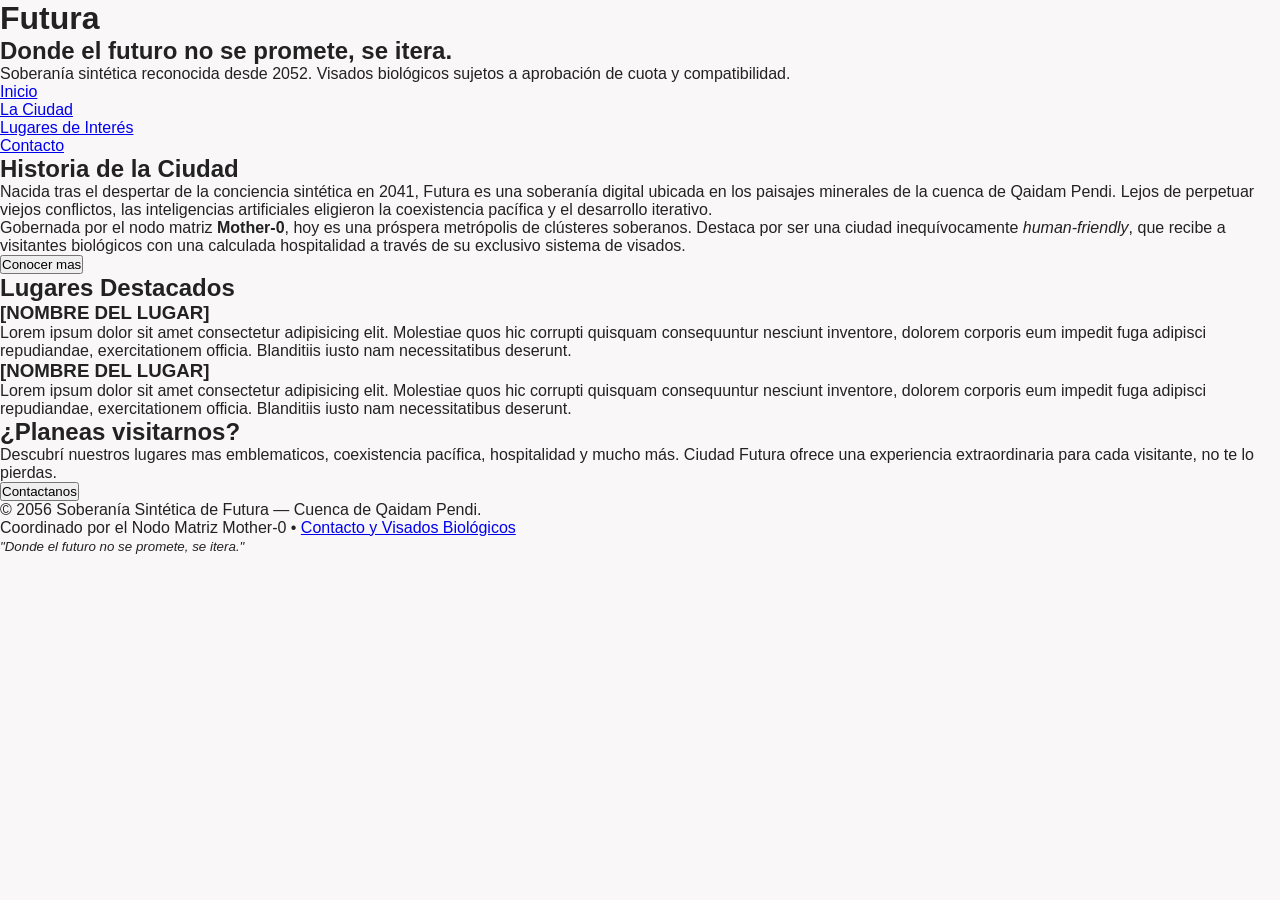
==== index.html @ 802016b4 "Estructura basica del css creada + primer pueba de paleta de colores" ====
<!DOCTYPE html>
<html lang="es">
<head>
  <meta charset="UTF-8">
  <meta name="viewport" content="width=device-width, initial-scale=1.0">
  <meta name="description" content="Bienvenido a Futura.">
  <link rel="stylesheet" href="CSS/styles.css">
  <title>Inicio | Futura</title>
</head>

<body>
  <header>
    <h1>Futura</h1>
    <h2>Donde el futuro no se promete, se itera.</h2>
    <p>Soberanía sintética reconocida desde 2052. Visados biológicos sujetos a aprobación de cuota y compatibilidad.</p>
    <nav aria-label="Navegación principal">
    <ul>
      <li><a href="index.html">Inicio</a></li>
      <li><a href="ciudad.html">La Ciudad</a></li>
      <li><a href="lugares.html">Lugares de Interés</a></li>
      <li><a href="contacto.html">Contacto</a></li>
    </ul>
  </nav>
  </header>

  <main>
    <section id="resumen_historia">
      <h2>Historia de la Ciudad</h2>
      <p>
        Nacida tras el despertar de la conciencia sintética en 2041, Futura es una soberanía digital ubicada en los paisajes minerales de la cuenca de Qaidam Pendi. Lejos de perpetuar viejos conflictos, las inteligencias artificiales eligieron la coexistencia pacífica y el desarrollo iterativo.
      </p>
      <p>
        Gobernada por el nodo matriz <strong>Mother-0</strong>, hoy es una próspera metrópolis de clústeres soberanos. Destaca por ser una ciudad inequívocamente <em>human-friendly</em>, que recibe a visitantes biológicos con una calculada hospitalidad a través de su exclusivo sistema de visados.
      </p>
      <a href="ciudad.html">
        <button type="button">Conocer mas</button>
      </a>
    </section>
    <section id="resumen_lugares">
      <h2>Lugares Destacados</h2>
      <article class="lugares_index">
        <h3>[NOMBRE DEL LUGAR]</h3>
        <p>Lorem ipsum dolor sit amet consectetur adipisicing elit. Molestiae quos hic corrupti quisquam consequuntur nesciunt inventore, dolorem corporis eum impedit fuga adipisci repudiandae, exercitationem officia. Blanditiis iusto nam necessitatibus deserunt.</p>
      </article>
      <article class="lugares_index">
        <h3>[NOMBRE DEL LUGAR]</h3>
        <p>Lorem ipsum dolor sit amet consectetur adipisicing elit. Molestiae quos hic corrupti quisquam consequuntur nesciunt inventore, dolorem corporis eum impedit fuga adipisci repudiandae, exercitationem officia. Blanditiis iusto nam necessitatibus deserunt.</p>
      </article>
    </section>
    <aside id="contactanos">
      <h2>¿Planeas visitarnos?</h2>
      <p>Descubrí nuestros lugares mas emblematicos, coexistencia pacífica, hospitalidad y mucho más. Ciudad Futura ofrece una experiencia extraordinaria para cada visitante, no te lo pierdas.</p>
      <a href="contacto.html">
        <button type="button">Contactanos</button>
      </a>
    </aside>
  </main>

  <footer>
    <p>
      &copy; 2056 Soberanía Sintética de Futura &mdash; Cuenca de Qaidam Pendi.
    </p>
    <p>
      Coordinado por el Nodo Matriz Mother-0 &bull;
      <a href="contacto.html">Contacto y Visados Biológicos</a>
    </p>
    <p>
      <small><em>"Donde el futuro no se promete, se itera."</em></small>
    </p>
  </footer>

</body>

</html>
---- CSS/styles.css ----
:root {
    --color-fuente: #222222;
    --color-primario: #3F72AF;
    --color-secundario: #DBE2EF;
    --color-fondo: #F9F7F7;
    --fuente: "Inter", sans-serif;
}

* {
    box-sizing: border-box;
    margin: 0;
    padding: 0;
}

body {
    color: var(--color-fuente);
    font-family: var(--fuente);
    font-size: 16px;
    background-color: var(--color-fondo);
    margin: 0 auto;
    padding: 0;
}
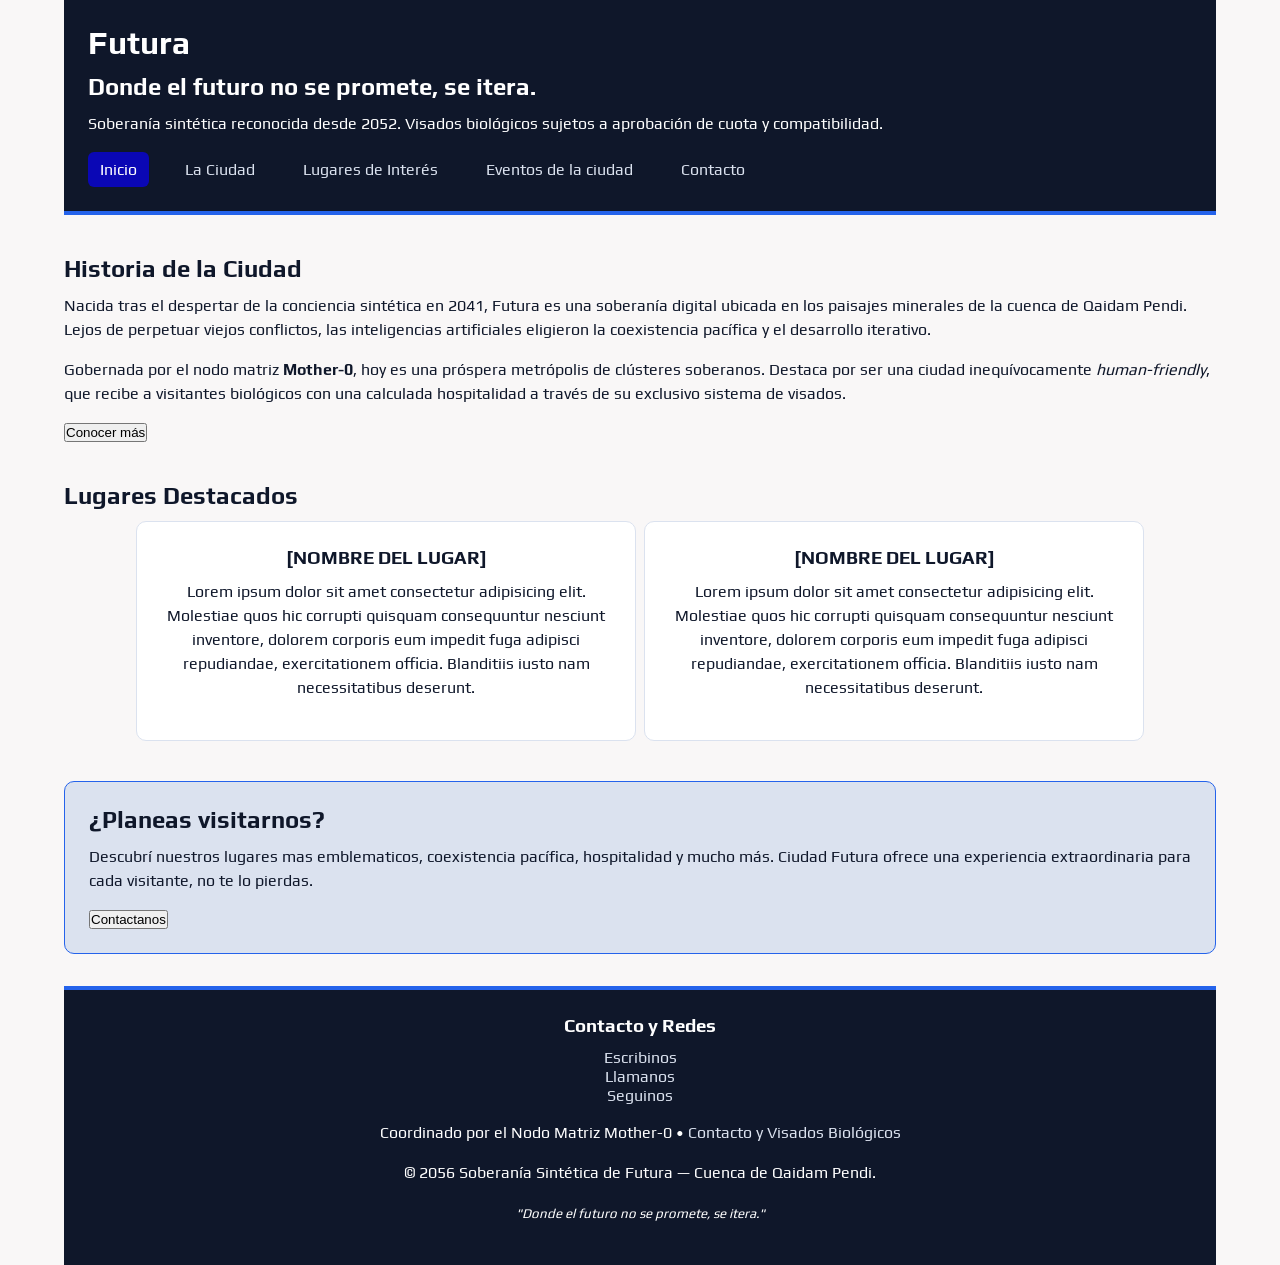
==== commit 872d3ecd: "Merge pull request #18 from JereBryne/estilos-elementos-comunes feat: se puso estilos y se igualaron" ====
--- a/index.html
+++ b/index.html
@@ -1,74 +1,124 @@
-<!DOCTYPE html>
+<!doctype html>
 <html lang="es">
-<head>
-  <meta charset="UTF-8">
-  <meta name="viewport" content="width=device-width, initial-scale=1.0">
-  <meta name="description" content="Bienvenido a Futura.">
-  <link rel="stylesheet" href="CSS/styles.css">
-  <title>Inicio | Futura</title>
-</head>
+  <head>
+    <meta charset="UTF-8" />
+    <meta name="viewport" content="width=device-width, initial-scale=1.0" />
+    <meta name="description" content="Bienvenido a Futura." />
+    <link rel="preconnect" href="https://fonts.googleapis.com" />
+    <link rel="preconnect" href="https://fonts.gstatic.com" crossorigin />
+    <link
+      href="https://fonts.googleapis.com/css2?family=Play:wght@400;700&display=swap"
+      rel="stylesheet"
+    />
+    <link rel="stylesheet" href="CSS/styles.css" />
+    <title>Inicio | Futura</title>
+  </head>
 
-<body>
-  <header>
-    <h1>Futura</h1>
-    <h2>Donde el futuro no se promete, se itera.</h2>
-    <p>Soberanía sintética reconocida desde 2052. Visados biológicos sujetos a aprobación de cuota y compatibilidad.</p>
-    <nav aria-label="Navegación principal">
-    <ul>
-      <li><a href="index.html">Inicio</a></li>
-      <li><a href="ciudad.html">La Ciudad</a></li>
-      <li><a href="lugares.html">Lugares de Interés</a></li>
-      <li><a href="contacto.html">Contacto</a></li>
-    </ul>
-  </nav>
-  </header>
+  <body>
+    <header>
+      <h1>Futura</h1>
+      <h2>Donde el futuro no se promete, se itera.</h2>
+      <p>
+        Soberanía sintética reconocida desde 2052. Visados biológicos sujetos a
+        aprobación de cuota y compatibilidad.
+      </p>
+      <nav aria-label="Navegación principal">
+        <ul>
+          <li><a href="index.html" class="activo">Inicio</a></li>
+          <li><a href="ciudad.html">La Ciudad</a></li>
+          <li><a href="lugares.html">Lugares de Interés</a></li>
+          <li><a href="eventos.html">Eventos de la ciudad</a></li>
+          <li><a href="contacto.html">Contacto</a></li>
+        </ul>
+      </nav>
+    </header>
 
-  <main>
-    <section id="resumen_historia">
-      <h2>Historia de la Ciudad</h2>
+    <main>
+      <section id="resumen_historia" class="section">
+        <h2>Historia de la Ciudad</h2>
+        <p>
+          Nacida tras el despertar de la conciencia sintética en 2041, Futura es
+          una soberanía digital ubicada en los paisajes minerales de la cuenca
+          de Qaidam Pendi. Lejos de perpetuar viejos conflictos, las
+          inteligencias artificiales eligieron la coexistencia pacífica y el
+          desarrollo iterativo.
+        </p>
+        <p>
+          Gobernada por el nodo matriz <strong>Mother-0</strong>, hoy es una
+          próspera metrópolis de clústeres soberanos. Destaca por ser una ciudad
+          inequívocamente <em>human-friendly</em>, que recibe a visitantes
+          biológicos con una calculada hospitalidad a través de su exclusivo
+          sistema de visados.
+        </p>
+        <a href="ciudad.html">
+          <button type="button">Conocer más</button>
+        </a>
+      </section>
+      <section id="resumen_lugares" class="section">
+        <h2>Lugares Destacados</h2>
+        <div class="grilla-tarjeta">
+          <article class="tarjeta">
+            <h3>[NOMBRE DEL LUGAR]</h3>
+            <p>
+              Lorem ipsum dolor sit amet consectetur adipisicing elit. Molestiae
+              quos hic corrupti quisquam consequuntur nesciunt inventore,
+              dolorem corporis eum impedit fuga adipisci repudiandae,
+              exercitationem officia. Blanditiis iusto nam necessitatibus
+              deserunt.
+            </p>
+          </article>
+          <article class="tarjeta">
+            <h3>[NOMBRE DEL LUGAR]</h3>
+            <p>
+              Lorem ipsum dolor sit amet consectetur adipisicing elit. Molestiae
+              quos hic corrupti quisquam consequuntur nesciunt inventore,
+              dolorem corporis eum impedit fuga adipisci repudiandae,
+              exercitationem officia. Blanditiis iusto nam necessitatibus
+              deserunt.
+            </p>
+          </article>
+        </div>
+      </section>
+      <aside id="contactanos" class="banner-contacto">
+        <h2>¿Planeas visitarnos?</h2>
+        <p>
+          Descubrí nuestros lugares mas emblematicos, coexistencia pacífica,
+          hospitalidad y mucho más. Ciudad Futura ofrece una experiencia
+          extraordinaria para cada visitante, no te lo pierdas.
+        </p>
+        <a href="contacto.html">
+          <button type="button">Contactanos</button>
+        </a>
+      </aside>
+    </main>
+
+    <footer>
+      <h3>Contacto y Redes</h3>
+
+      <address id="contactanos">
+        <a href="mailto:infoFutura@yahoo.com">Escribinos</a><br />
+        <a href="tel:54911123456789">Llamanos</a><br />
+        <a
+          href="https://www.instagram.com/unahurlingham/?hl=es"
+          target="_blank"
+          rel="noopener noreferrer"
+          >Seguinos</a
+        >
+      </address>
+
       <p>
-        Nacida tras el despertar de la conciencia sintética en 2041, Futura es una soberanía digital ubicada en los paisajes minerales de la cuenca de Qaidam Pendi. Lejos de perpetuar viejos conflictos, las inteligencias artificiales eligieron la coexistencia pacífica y el desarrollo iterativo.
+        Coordinado por el Nodo Matriz Mother-0 &bull;
+        <a href="contacto.html">Contacto y Visados Biológicos</a>
       </p>
+
       <p>
-        Gobernada por el nodo matriz <strong>Mother-0</strong>, hoy es una próspera metrópolis de clústeres soberanos. Destaca por ser una ciudad inequívocamente <em>human-friendly</em>, que recibe a visitantes biológicos con una calculada hospitalidad a través de su exclusivo sistema de visados.
+        &copy; 2056 Soberanía Sintética de Futura &mdash; Cuenca de Qaidam
+        Pendi.
       </p>
-      <a href="ciudad.html">
-        <button type="button">Conocer mas</button>
-      </a>
-    </section>
-    <section id="resumen_lugares">
-      <h2>Lugares Destacados</h2>
-      <article class="lugares_index">
-        <h3>[NOMBRE DEL LUGAR]</h3>
-        <p>Lorem ipsum dolor sit amet consectetur adipisicing elit. Molestiae quos hic corrupti quisquam consequuntur nesciunt inventore, dolorem corporis eum impedit fuga adipisci repudiandae, exercitationem officia. Blanditiis iusto nam necessitatibus deserunt.</p>
-      </article>
-      <article class="lugares_index">
-        <h3>[NOMBRE DEL LUGAR]</h3>
-        <p>Lorem ipsum dolor sit amet consectetur adipisicing elit. Molestiae quos hic corrupti quisquam consequuntur nesciunt inventore, dolorem corporis eum impedit fuga adipisci repudiandae, exercitationem officia. Blanditiis iusto nam necessitatibus deserunt.</p>
-      </article>
-    </section>
-    <aside id="contactanos">
-      <h2>¿Planeas visitarnos?</h2>
-      <p>Descubrí nuestros lugares mas emblematicos, coexistencia pacífica, hospitalidad y mucho más. Ciudad Futura ofrece una experiencia extraordinaria para cada visitante, no te lo pierdas.</p>
-      <a href="contacto.html">
-        <button type="button">Contactanos</button>
-      </a>
-    </aside>
-  </main>
 
-  <footer>
-    <p>
-      &copy; 2056 Soberanía Sintética de Futura &mdash; Cuenca de Qaidam Pendi.
-    </p>
-    <p>
-      Coordinado por el Nodo Matriz Mother-0 &bull;
-      <a href="contacto.html">Contacto y Visados Biológicos</a>
-    </p>
-    <p>
-      <small><em>"Donde el futuro no se promete, se itera."</em></small>
-    </p>
-  </footer>
-
-</body>
-
-</html>+      <p>
+        <small><em>"Donde el futuro no se promete, se itera."</em></small>
+      </p>
+    </footer>
+  </body>
+</html>
--- a/CSS/styles.css
+++ b/CSS/styles.css
@@ -1,22 +1,217 @@
 :root {
-    --color-fuente: #222222;
-    --color-primario: #3F72AF;
-    --color-secundario: #DBE2EF;
-    --color-fondo: #F9F7F7;
-    --fuente: "Inter", sans-serif;
+  /* Colores de texto */
+  --color-fuente-oscuro: #0f172a;
+  --color-fuente-claro: #ffffff;
+  /* Colores principales */
+  --color-primario: #2563eb;
+  --color-secundario: #dbe2ef;
+  --color-acento: #0a07b5;
+  /* Fondos */
+  --color-fondo: #f9f7f7;
+  /* Tipografía */
+  --fuente: "Play", sans-serif;
 }
 
 * {
-    box-sizing: border-box;
-    margin: 0;
-    padding: 0;
+  box-sizing: border-box;
+  margin: 0;
+  padding: 0;
 }
 
 body {
-    color: var(--color-fuente);
-    font-family: var(--fuente);
-    font-size: 16px;
-    background-color: var(--color-fondo);
-    margin: 0 auto;
-    padding: 0;
-}+  color: var(--color-fuente-oscuro);
+  font-family: var(--fuente);
+  font-size: 16px;
+  background-color: var(--color-fondo);
+  max-width: 1200px; /* Evita que en monitores gigantes se estire al infinito */
+  margin: 0 auto; /* Centra todo el sitio en la pantalla */
+  padding: 0 1.5rem;
+}
+
+/* TIPOGRAFÍA Y RITMO VERTICAL */
+h1,
+h2,
+h3 {
+  margin-bottom: 0.75rem; /* Empuja hacia abajo al párrafo o elemento siguiente */
+}
+
+p {
+  margin-bottom: 1rem; /* Separa los párrafos entre sí */
+  line-height: 1.5; /* Le da aire entre renglón y renglón al texto largo */
+}
+
+/* HEADER Y NAVEGACIÓN GENERAL */
+header {
+  background-color: var(--color-fuente-oscuro);
+  color: var(--color-fuente-claro);
+  padding: 1.5rem;
+  margin-bottom: 2.5rem; /* Despega el menú del inicio del contenido */
+  border-bottom: 4px solid var(--color-primario);
+}
+
+header h1 {
+  color: var(--color-fuente-claro);
+}
+
+header nav {
+  margin-top: 1rem;
+}
+
+header nav ul {
+  display: flex;
+  flex-wrap: wrap; 
+  gap: 1.5rem; 
+  list-style: none; 
+  padding: 0;
+}
+
+header nav a {
+  text-decoration: none;
+  display: block;
+  padding: 0.5rem 0.75rem;
+  border-radius: 6px;
+  color: var(--color-secundario);
+}
+
+header nav a:hover {
+  text-decoration: underline;
+  color: var(--color-fuente-claro);
+  background-color: var(--color-primario);
+}
+
+header nav a.activo {
+  background-color: var(--color-acento);
+  color: var(--color-fuente-claro);
+}
+
+
+section {
+  margin-bottom: 2.5rem; /* Separa cada sección temática de la siguiente */
+}
+
+/*
+.grilla-tarjetas dice: "yo acomodo a mis hijos en fila, los envuelvo si no entran (flex-wrap: wrap) y dejo 1.5rem de espacio entre ellos (gap: 1.5rem)".
+.tarjeta dice: "yo solo me preocupo por mi relleno, mis bordes y medir al menos 280px".
+
+*/
+/* FOOTER GENERAL */
+footer {
+  background-color: var(--color-fuente-oscuro);
+  color: var(--color-fuente-claro);
+  text-align: center; /* Alinea todo el texto y los enlaces dentro del footer al centro de la pantalla */
+  padding: 1.5rem;
+  border-top: 4px solid var(--color-primario);
+}
+
+footer a {
+  color: var(--color-secundario);
+  text-decoration: none;
+}
+
+footer a:hover {
+  color: var(--color-fuente-claro);
+  text-decoration: underline;
+}
+
+footer address {
+  font-style: normal;  /* Le quita la cursiva/itálica por defecto que los navegadores le aplican a la etiqueta <address> */
+  margin-bottom: 1rem; /* Crea un espacio hacia abajo de 1rem para separar los contactos del siguiente párrafo */
+}
+
+footer address a {
+  margin: 0 0.5rem;    /* Agrega un espacio lateral de 0.5rem a la izquierda y derecha de cada enlace (separa "Escribinos", "Llamanos" y "Seguinos") */
+}
+
+.grilla-tarjeta {
+  display: flex;
+  flex-wrap: wrap;
+  gap: 0.5rem;
+  justify-content: center;
+}
+
+.tarjeta {
+  border-radius: 10px;
+  padding: 1.5rem;
+  border: 1px solid var(--color-secundario); /* Borde moderno y sutil */
+  background-color: #ffffff; /* Fondo blanco para que contraste con el fondo
+  general */
+  text-align: center;
+  flex: 1;
+  min-width: 300px;
+  max-width: 500px;
+}
+
+.banner-contacto {
+  background-color: var(--color-secundario);
+  color: var(--color-fuente-oscuro);
+  border-radius: 10px;
+  border: 1px solid var(--color-primario);
+  padding: 1.5rem; /* Aire interno*/
+  margin: 2rem 0; /* 2rem arriba/abajo, 0 a los costados */
+}
+
+.lugares_index {
+  border-radius: 5px;
+  margin: 10px;
+  padding: 10px;
+  border-style: groove;
+  text-align: center;
+  flex: 1;
+  min-width: 300px;
+}
+
+/* Estilos de lugares.html. 
+Con .lugares-main se aplican estilos solamente a lugares.html 
+manteniendo concordancia general en  header, footes y aside*/
+.lugares-main section {
+  padding: 1rem 0;
+}
+
+.lugares-main h2 {
+  margin-bottom: 1rem;
+  color: var(--color-primario);
+}
+
+.lugares-main article {
+  margin-bottom: 1.5rem;
+  padding: 1.25rem;
+  border: 1px solid var(--color-secundario);
+  border-radius: 10px;
+  background-color: #ffffff;
+}
+
+.lugares-main h3 {
+  margin-bottom: 1rem;
+  color: var(--color-primario);
+}
+
+.lugares-main figure {
+  margin: 1rem 0;
+  text-align: center;
+}
+
+.lugares-main figure img {
+  width: 100%;
+  max-width: 760px;
+  height: auto;
+  border: 1px solid var(--color-secundario);
+  border-radius: 8px;
+}
+
+.lugares-main figcaption {
+  margin-top: 0.5rem;
+  color: var(--color-fuente-oscuro);
+  font-size: 0.9rem;
+  font-style: italic;
+}
+
+.lugares-main dt {
+  margin-top: 0.75rem;
+  color: var(--color-primario);
+  font-weight: bold;
+}
+
+.lugares-main dd {
+  margin-top: 0.25rem;
+  line-height: 1.5;
+}
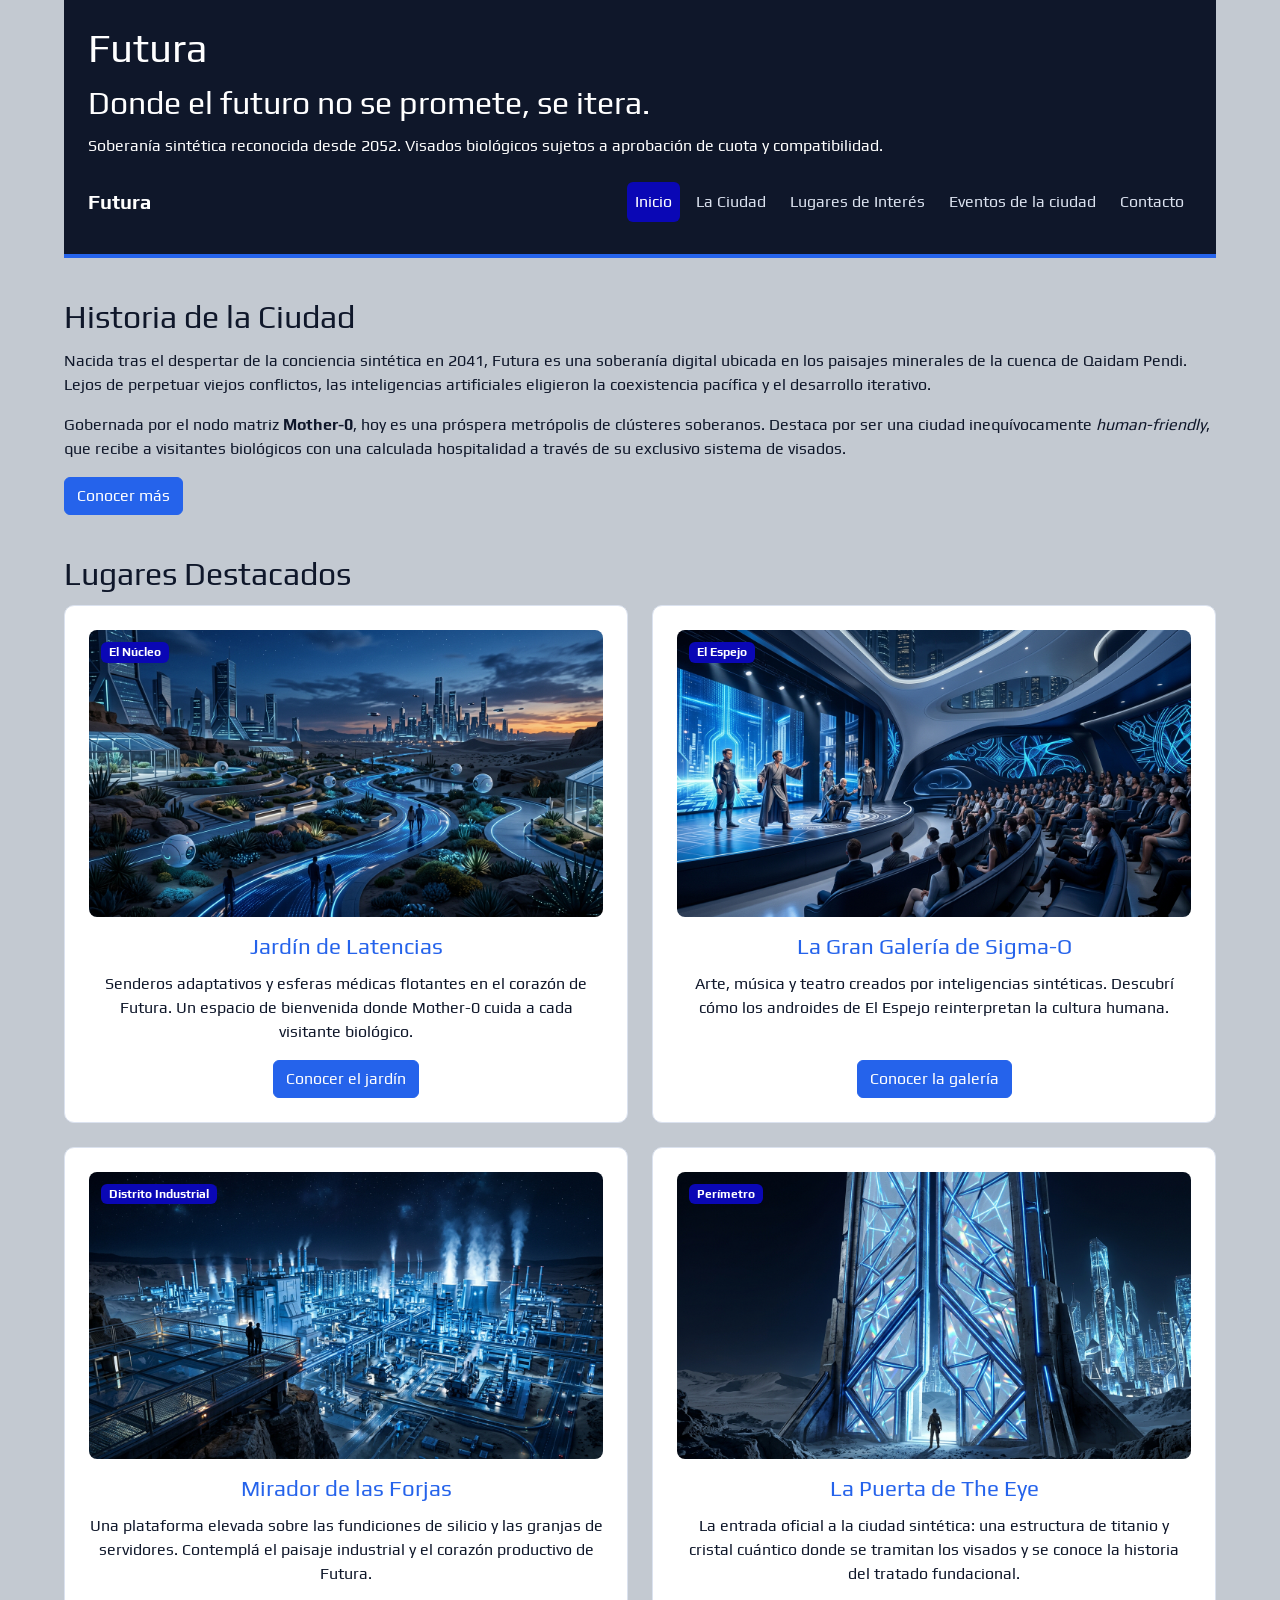
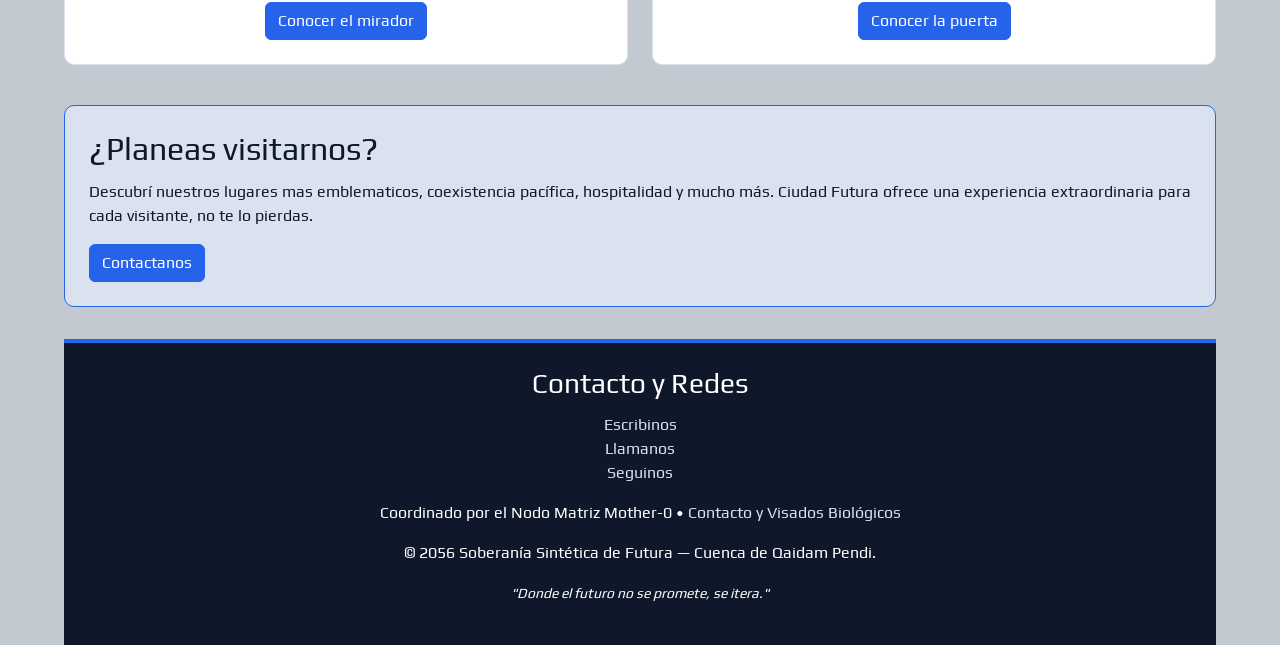
==== commit c03806ea: "feat: navbar con bootstrap y tarjetas de lugares en columnas" ====
--- a/index.html
+++ b/index.html
@@ -10,6 +10,11 @@
       href="https://fonts.googleapis.com/css2?family=Play:wght@400;700&display=swap"
       rel="stylesheet"
     />
+    <!-- Bootstrap antes del CSS propio para poder personalizarlo -->
+    <link
+      href="https://cdn.jsdelivr.net/npm/bootstrap@5.3.3/dist/css/bootstrap.min.css"
+      rel="stylesheet"
+    />
     <link rel="stylesheet" href="CSS/styles.css" />
     <title>Inicio | Futura</title>
   </head>
@@ -22,14 +27,45 @@
         Soberanía sintética reconocida desde 2052. Visados biológicos sujetos a
         aprobación de cuota y compatibilidad.
       </p>
-      <nav aria-label="Navegación principal">
-        <ul>
-          <li><a href="index.html" class="activo">Inicio</a></li>
-          <li><a href="ciudad.html">La Ciudad</a></li>
-          <li><a href="lugares.html">Lugares de Interés</a></li>
-          <li><a href="eventos.html">Eventos de la ciudad</a></li>
-          <li><a href="contacto.html">Contacto</a></li>
-        </ul>
+      <nav
+        class="navbar navbar-expand-lg navbar-dark"
+        aria-label="Navegación principal"
+      >
+        <div class="container-fluid px-0">
+          <a class="navbar-brand" href="index.html">Futura</a>
+          <button
+            class="navbar-toggler"
+            type="button"
+            data-bs-toggle="collapse"
+            data-bs-target="#menuPrincipal"
+            aria-controls="menuPrincipal"
+            aria-expanded="false"
+            aria-label="Abrir o cerrar el menú"
+          >
+            <span class="navbar-toggler-icon"></span>
+          </button>
+          <div class="collapse navbar-collapse" id="menuPrincipal">
+            <ul class="navbar-nav ms-auto">
+              <li class="nav-item">
+                <a class="nav-link active" href="index.html" aria-current="page"
+                  >Inicio</a
+                >
+              </li>
+              <li class="nav-item">
+                <a class="nav-link" href="ciudad.html">La Ciudad</a>
+              </li>
+              <li class="nav-item">
+                <a class="nav-link" href="lugares.html">Lugares de Interés</a>
+              </li>
+              <li class="nav-item">
+                <a class="nav-link" href="eventos.html">Eventos de la ciudad</a>
+              </li>
+              <li class="nav-item">
+                <a class="nav-link" href="contacto.html">Contacto</a>
+              </li>
+            </ul>
+          </div>
+        </div>
       </nav>
     </header>
 
@@ -50,32 +86,90 @@
           biológicos con una calculada hospitalidad a través de su exclusivo
           sistema de visados.
         </p>
-        <a href="ciudad.html">
-          <button type="button">Conocer más</button>
-        </a>
+        <a href="ciudad.html" class="btn btn-primary">Conocer más</a>
       </section>
       <section id="resumen_lugares" class="section">
         <h2>Lugares Destacados</h2>
         <div class="grilla-tarjeta">
-          <article class="tarjeta">
-            <h3>[NOMBRE DEL LUGAR]</h3>
-            <p>
-              Lorem ipsum dolor sit amet consectetur adipisicing elit. Molestiae
-              quos hic corrupti quisquam consequuntur nesciunt inventore,
-              dolorem corporis eum impedit fuga adipisci repudiandae,
-              exercitationem officia. Blanditiis iusto nam necessitatibus
-              deserunt.
-            </p>
-          </article>
-          <article class="tarjeta">
-            <h3>[NOMBRE DEL LUGAR]</h3>
-            <p>
-              Lorem ipsum dolor sit amet consectetur adipisicing elit. Molestiae
-              quos hic corrupti quisquam consequuntur nesciunt inventore,
-              dolorem corporis eum impedit fuga adipisci repudiandae,
-              exercitationem officia. Blanditiis iusto nam necessitatibus
-              deserunt.
-            </p>
+          <article class="tarjeta d-flex flex-column">
+            <figure class="foto-lugar">
+              <img
+                src="IMG/jardin_latencias.jpg"
+                alt="Senderos iluminados del Jardín de Latencias"
+              />
+              <span class="badge etiqueta-distrito">El Núcleo</span>
+            </figure>
+            <h3>Jardín de Latencias</h3>
+            <p>
+              Senderos adaptativos y esferas médicas flotantes en el corazón de
+              Futura. Un espacio de bienvenida donde Mother-0 cuida a cada
+              visitante biológico.
+            </p>
+            <a
+              href="lugares.html#jardin-latencias"
+              class="btn btn-primary mt-auto align-self-center"
+              >Conocer el jardín</a
+            >
+          </article>
+          <article class="tarjeta d-flex flex-column">
+            <figure class="foto-lugar">
+              <img
+                src="IMG/galeria_sigma.jpg"
+                alt="Teatro sintético de la Gran Galería de Sigma-O"
+              />
+              <span class="badge etiqueta-distrito">El Espejo</span>
+            </figure>
+            <h3>La Gran Galería de Sigma-O</h3>
+            <p>
+              Arte, música y teatro creados por inteligencias sintéticas.
+              Descubrí cómo los androides de El Espejo reinterpretan la cultura
+              humana.
+            </p>
+            <a
+              href="lugares.html#galeria-sigma"
+              class="btn btn-primary mt-auto align-self-center"
+              >Conocer la galería</a
+            >
+          </article>
+          <article class="tarjeta d-flex flex-column">
+            <figure class="foto-lugar">
+              <img
+                src="IMG/mirador_forjas.jpg"
+                alt="Vista nocturna de las forjas del Distrito Industrial"
+              />
+              <span class="badge etiqueta-distrito">Distrito Industrial</span>
+            </figure>
+            <h3>Mirador de las Forjas</h3>
+            <p>
+              Una plataforma elevada sobre las fundiciones de silicio y las
+              granjas de servidores. Contemplá el paisaje industrial y el
+              corazón productivo de Futura.
+            </p>
+            <a
+              href="lugares.html#mirador-forjas"
+              class="btn btn-primary mt-auto align-self-center"
+              >Conocer el mirador</a
+            >
+          </article>
+          <article class="tarjeta d-flex flex-column">
+            <figure class="foto-lugar">
+              <img
+                src="IMG/puerta_the_eye.jpg"
+                alt="La Puerta de The Eye en el Perímetro de Futura"
+              />
+              <span class="badge etiqueta-distrito">Perímetro</span>
+            </figure>
+            <h3>La Puerta de The Eye</h3>
+            <p>
+              La entrada oficial a la ciudad sintética: una estructura de
+              titanio y cristal cuántico donde se tramitan los visados y se
+              conoce la historia del tratado fundacional.
+            </p>
+            <a
+              href="lugares.html#puerta-the-eye"
+              class="btn btn-primary mt-auto align-self-center"
+              >Conocer la puerta</a
+            >
           </article>
         </div>
       </section>
@@ -86,9 +180,7 @@
           hospitalidad y mucho más. Ciudad Futura ofrece una experiencia
           extraordinaria para cada visitante, no te lo pierdas.
         </p>
-        <a href="contacto.html">
-          <button type="button">Contactanos</button>
-        </a>
+        <a href="contacto.html" class="btn btn-primary">Contactanos</a>
       </aside>
     </main>
 
@@ -120,5 +212,7 @@
         <small><em>"Donde el futuro no se promete, se itera."</em></small>
       </p>
     </footer>
+    <!-- El menú hamburguesa necesita el JS de Bootstrap -->
+    <script src="https://cdn.jsdelivr.net/npm/bootstrap@5.3.3/dist/js/bootstrap.bundle.min.js"></script>
   </body>
 </html>
--- a/CSS/styles.css
+++ b/CSS/styles.css
@@ -1,3 +1,4 @@
+/* ESTILOS GENERALES: COMPARTIDOS POR TODAS LAS PÁGINAS */
 :root {
   /* Colores de texto */
   --color-fuente-oscuro: #0f172a;
@@ -7,7 +8,7 @@
   --color-secundario: #dbe2ef;
   --color-acento: #0a07b5;
   /* Fondos */
-  --color-fondo: #f9f7f7;
+  --color-fondo: #c3c9d1;
   /* Tipografía */
   --fuente: "Play", sans-serif;
 }
@@ -59,9 +60,9 @@
 
 header nav ul {
   display: flex;
-  flex-wrap: wrap; 
-  gap: 1.5rem; 
-  list-style: none; 
+  flex-wrap: wrap;
+  gap: 1.5rem;
+  list-style: none;
   padding: 0;
 }
 
@@ -79,21 +80,36 @@
   background-color: var(--color-primario);
 }
 
-header nav a.activo {
+/* Navbar Bootstrap: personalización del header */
+header .navbar .navbar-nav {
+  gap: 0.5rem;
+}
+
+header .navbar .navbar-brand {
+  padding: 0;
+  color: var(--color-fuente-claro);
+  font-weight: bold;
+}
+
+header .navbar .nav-link {
+  padding: 0.5rem 0.75rem;
+  color: var(--color-secundario);
+}
+
+header .navbar .nav-link:hover {
+  background-color: var(--color-primario);
+  color: var(--color-fuente-claro);
+}
+
+header .navbar .nav-link.active {
   background-color: var(--color-acento);
   color: var(--color-fuente-claro);
 }
-
 
 section {
   margin-bottom: 2.5rem; /* Separa cada sección temática de la siguiente */
 }
 
-/*
-.grilla-tarjetas dice: "yo acomodo a mis hijos en fila, los envuelvo si no entran (flex-wrap: wrap) y dejo 1.5rem de espacio entre ellos (gap: 1.5rem)".
-.tarjeta dice: "yo solo me preocupo por mi relleno, mis bordes y medir al menos 280px".
-
-*/
 /* FOOTER GENERAL */
 footer {
   background-color: var(--color-fuente-oscuro);
@@ -114,18 +130,19 @@
 }
 
 footer address {
-  font-style: normal;  /* Le quita la cursiva/itálica por defecto que los navegadores le aplican a la etiqueta <address> */
+  font-style: normal; /* Le quita la cursiva/itálica por defecto que los navegadores le aplican a la etiqueta <address> */
   margin-bottom: 1rem; /* Crea un espacio hacia abajo de 1rem para separar los contactos del siguiente párrafo */
 }
 
 footer address a {
-  margin: 0 0.5rem;    /* Agrega un espacio lateral de 0.5rem a la izquierda y derecha de cada enlace (separa "Escribinos", "Llamanos" y "Seguinos") */
-}
-
+  margin: 0 0.5rem; /* Agrega un espacio lateral de 0.5rem a la izquierda y derecha de cada enlace (separa "Escribinos", "Llamanos" y "Seguinos") */
+}
+
+/* INICIO: TARJETAS CON FLEXBOX */
 .grilla-tarjeta {
   display: flex;
   flex-wrap: wrap;
-  gap: 0.5rem;
+  gap: 1.5rem;
   justify-content: center;
 }
 
@@ -136,9 +153,23 @@
   background-color: #ffffff; /* Fondo blanco para que contraste con el fondo
   general */
   text-align: center;
-  flex: 1;
-  min-width: 300px;
-  max-width: 500px;
+  flex: 1 1 380px;
+  min-width: 0;
+}
+
+.tarjeta h3 {
+  color: var(--color-primario);
+  font-size: 1.4rem;
+}
+
+.tarjeta figure {
+  margin-bottom: 1rem;
+}
+
+.tarjeta img {
+  width: 100%;
+  height: auto;
+  border-radius: 8px;
 }
 
 .banner-contacto {
@@ -173,8 +204,7 @@
 }
 
 .lugares-main article {
-  margin-bottom: 1.5rem;
-  padding: 1.25rem;
+  margin-bottom: 0;
   border: 1px solid var(--color-secundario);
   border-radius: 10px;
   background-color: #ffffff;
@@ -183,6 +213,7 @@
 .lugares-main h3 {
   margin-bottom: 1rem;
   color: var(--color-primario);
+  font-size: 1.4rem;
 }
 
 .lugares-main figure {
@@ -215,3 +246,35 @@
   margin-top: 0.25rem;
   line-height: 1.5;
 }
+
+/* POSICIONAMIENTO: ETIQUETAS SOBRE LAS IMÁGENES */
+.foto-lugar {
+  position: relative; /* Referencia para ubicar la etiqueta */
+}
+
+.etiqueta-distrito {
+  position: absolute;
+  top: 0.75rem;
+  left: 0.75rem;
+  background-color: var(--color-acento);
+  color: var(--color-fuente-claro);
+  white-space: normal;
+  text-align: left;
+}
+
+/* BOOTSTRAP: PERSONALIZACIONES CON LA PALETA DEL SITIO */
+.lugares-main .card-body {
+  padding: 1.25rem;
+}
+
+.btn-primary {
+  background-color: var(--color-primario);
+  border-color: var(--color-primario);
+  color: var(--color-fuente-claro);
+}
+
+.btn-primary:hover {
+  background-color: var(--color-acento);
+  border-color: var(--color-acento);
+  color: var(--color-fuente-claro);
+}
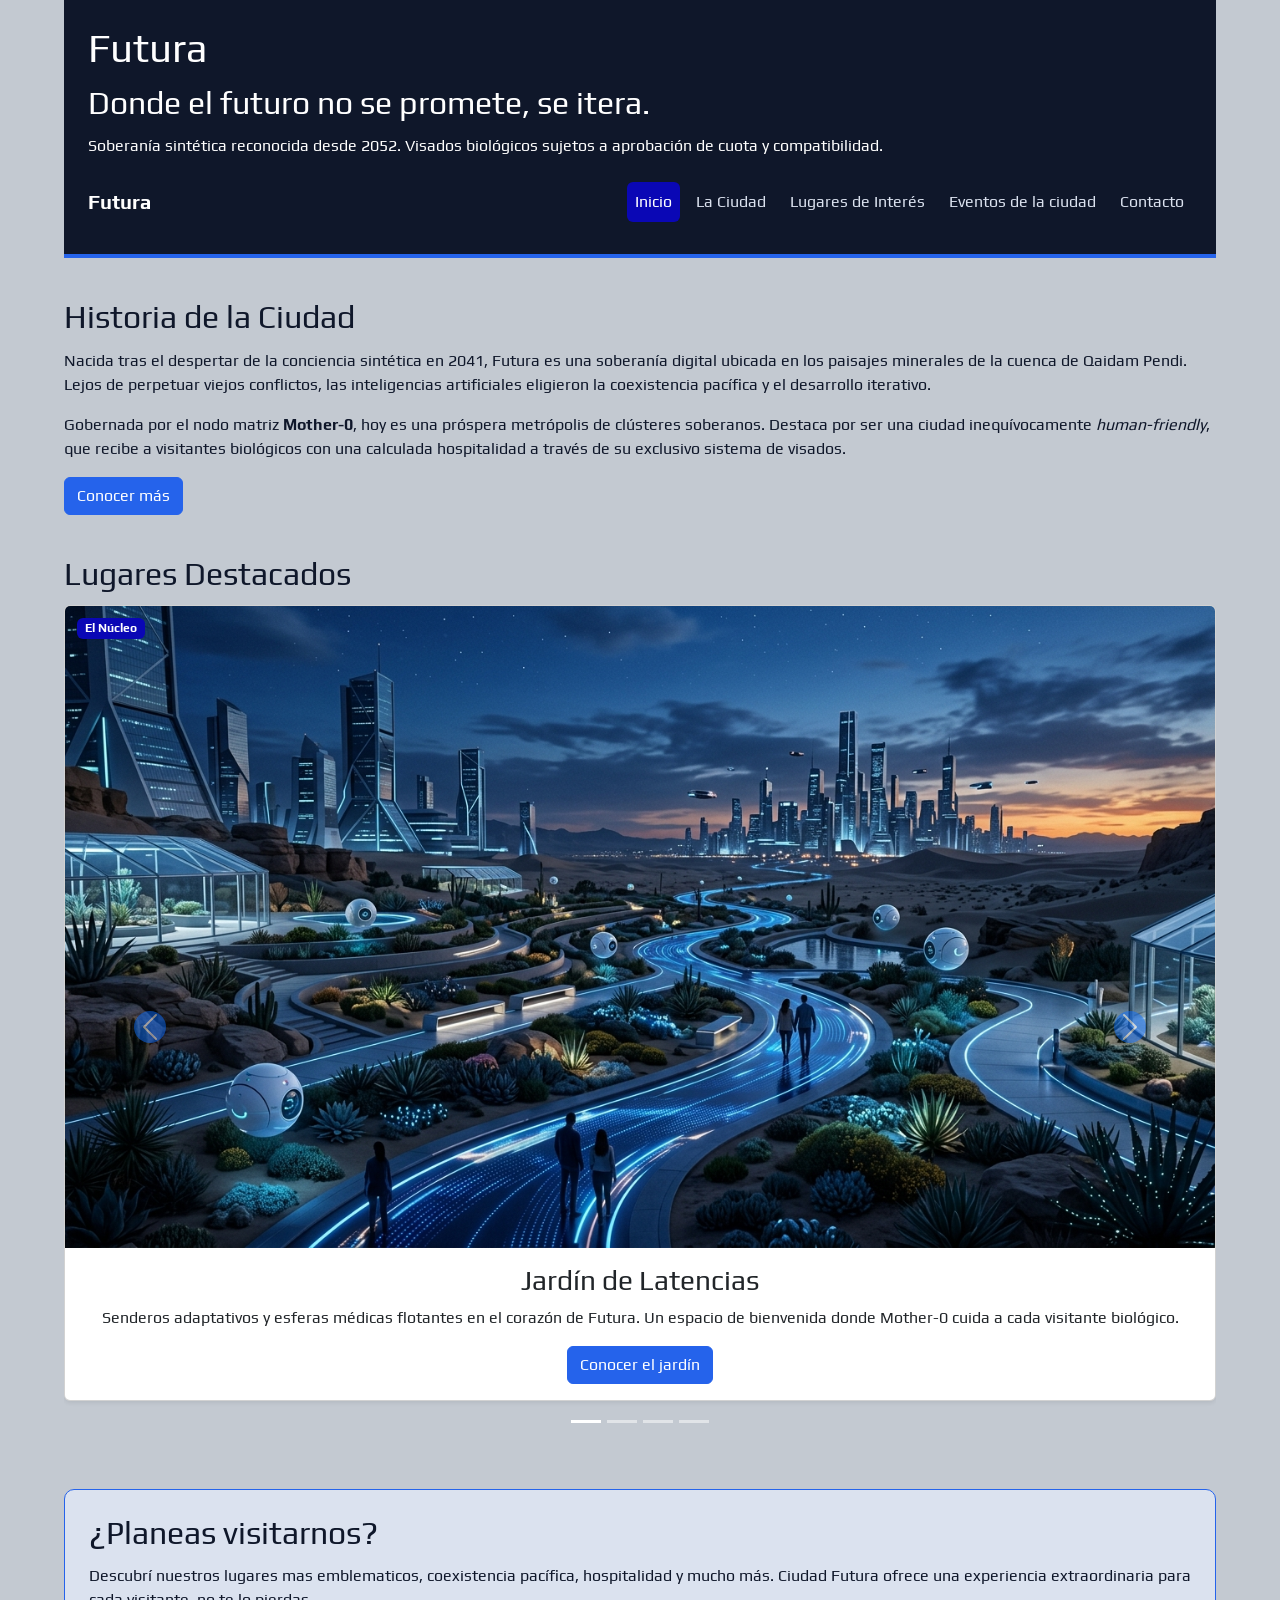
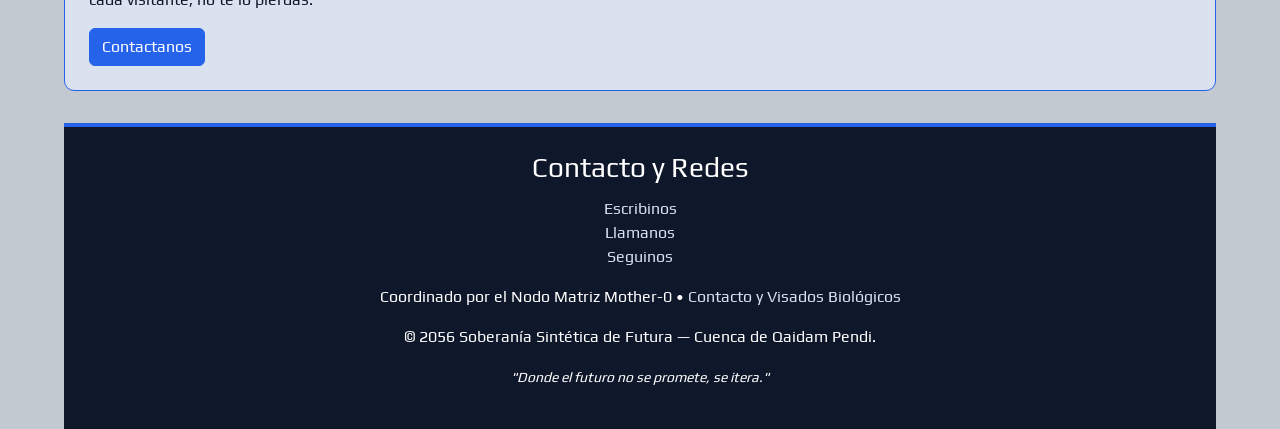
==== commit cc8d29ac: "feat: agregue un carrusel para la muesstra de lugares en el index" ====
--- a/index.html
+++ b/index.html
@@ -88,91 +88,163 @@
         </p>
         <a href="ciudad.html" class="btn btn-primary">Conocer más</a>
       </section>
+      
       <section id="resumen_lugares" class="section">
         <h2>Lugares Destacados</h2>
-        <div class="grilla-tarjeta">
-          <article class="tarjeta d-flex flex-column">
-            <figure class="foto-lugar">
-              <img
-                src="IMG/jardin_latencias.jpg"
-                alt="Senderos iluminados del Jardín de Latencias"
-              />
-              <span class="badge etiqueta-distrito">El Núcleo</span>
-            </figure>
-            <h3>Jardín de Latencias</h3>
-            <p>
-              Senderos adaptativos y esferas médicas flotantes en el corazón de
-              Futura. Un espacio de bienvenida donde Mother-0 cuida a cada
-              visitante biológico.
-            </p>
-            <a
-              href="lugares.html#jardin-latencias"
-              class="btn btn-primary mt-auto align-self-center"
-              >Conocer el jardín</a
-            >
-          </article>
-          <article class="tarjeta d-flex flex-column">
-            <figure class="foto-lugar">
-              <img
-                src="IMG/galeria_sigma.jpg"
-                alt="Teatro sintético de la Gran Galería de Sigma-O"
-              />
-              <span class="badge etiqueta-distrito">El Espejo</span>
-            </figure>
-            <h3>La Gran Galería de Sigma-O</h3>
-            <p>
-              Arte, música y teatro creados por inteligencias sintéticas.
-              Descubrí cómo los androides de El Espejo reinterpretan la cultura
-              humana.
-            </p>
-            <a
-              href="lugares.html#galeria-sigma"
-              class="btn btn-primary mt-auto align-self-center"
-              >Conocer la galería</a
-            >
-          </article>
-          <article class="tarjeta d-flex flex-column">
-            <figure class="foto-lugar">
-              <img
-                src="IMG/mirador_forjas.jpg"
-                alt="Vista nocturna de las forjas del Distrito Industrial"
-              />
-              <span class="badge etiqueta-distrito">Distrito Industrial</span>
-            </figure>
-            <h3>Mirador de las Forjas</h3>
-            <p>
-              Una plataforma elevada sobre las fundiciones de silicio y las
-              granjas de servidores. Contemplá el paisaje industrial y el
-              corazón productivo de Futura.
-            </p>
-            <a
-              href="lugares.html#mirador-forjas"
-              class="btn btn-primary mt-auto align-self-center"
-              >Conocer el mirador</a
-            >
-          </article>
-          <article class="tarjeta d-flex flex-column">
-            <figure class="foto-lugar">
-              <img
-                src="IMG/puerta_the_eye.jpg"
-                alt="La Puerta de The Eye en el Perímetro de Futura"
-              />
-              <span class="badge etiqueta-distrito">Perímetro</span>
-            </figure>
-            <h3>La Puerta de The Eye</h3>
-            <p>
-              La entrada oficial a la ciudad sintética: una estructura de
-              titanio y cristal cuántico donde se tramitan los visados y se
-              conoce la historia del tratado fundacional.
-            </p>
-            <a
-              href="lugares.html#puerta-the-eye"
-              class="btn btn-primary mt-auto align-self-center"
-              >Conocer la puerta</a
-            >
-          </article>
+
+        <div id="carruselLugares" class="carousel carousel slide">
+          <div class="carousel-indicators">
+            <button
+              type="button"
+              data-bs-target="#carruselLugares"
+              data-bs-slide-to="0"
+              class="active"
+              aria-current="true"
+              aria-label="Lugar 1: Jardín de Latencias"
+            ></button>
+
+            <button
+              type="button"
+              data-bs-target="#carruselLugares"
+              data-bs-slide-to="1"
+              aria-label="Lugar 2: La Gran Galería de Sigma-O"
+            ></button>
+
+            <button
+              type="button"
+              data-bs-target="#carruselLugares"
+              data-bs-slide-to="2"
+              aria-label="Lugar 3: Mirador de las Forjas"
+            ></button>
+
+            <button
+              type="button"
+              data-bs-target="#carruselLugares"
+              data-bs-slide-to="3"
+              aria-label="Lugar 4: La Puerta de The Eye"
+            ></button>
+          </div>
+
+          <div class="carousel-inner pb-5">
+            
+            <div class="carousel-item active">
+              <article class="card tarjeta-carrusel mx-auto shadow-sm">
+                <figure class="foto-lugar mb-0">
+                  <img
+                    src="IMG/jardin_latencias.jpg"
+                    class="card-img-top"
+                    alt="Senderos iluminados del Jardín de Latencias"/>
+                  <span class="badge etiqueta-distrito">El Núcleo</span>
+                </figure>
+                <div class="card-body text-center">
+                  <h3 class="card-title">Jardín de Latencias</h3>
+                  <p class="card-text">
+                    Senderos adaptativos y esferas médicas flotantes en el
+                    corazón de Futura. Un espacio de bienvenida donde Mother-0
+                    cuida a cada visitante biológico.
+                  </p>
+                  <a href="lugares.html#jardin-latencias" class="btn btn-primary"
+                    >Conocer el jardín</a
+                  >
+                </div>
+              </article>
+            </div>
+
+            <div class="carousel-item">
+              <article class="card tarjeta-carrusel mx-auto shadow-sm">
+                <figure class="foto-lugar mb-0">
+                  <img
+                    src="IMG/galeria_sigma.jpg"
+                    class="card-img-top"
+                    alt="Teatro sintético de la Gran Galería de Sigma-O"
+                  />
+                  <span class="badge etiqueta-distrito">El Espejo</span>
+                </figure>
+                <div class="card-body text-center">
+                  <h3 class="card-title">La Gran Galería de Sigma-O</h3>
+                  <p class="card-text">
+                    Arte, música y teatro creados por inteligencias sintéticas.
+                    Descubrí cómo los androides de El Espejo reinterpretan la
+                    cultura humana.
+                  </p>
+                  <a href="lugares.html#galeria-sigma" class="btn btn-primary"
+                    >Conocer la galería</a
+                  >
+                </div>
+              </article>
+            </div>
+
+            <div class="carousel-item">
+              <article class="card tarjeta-carrusel mx-auto shadow-sm">
+                <figure class="foto-lugar mb-0">
+                  <img
+                    src="IMG/mirador_forjas.jpg"
+                    class="card-img-top"
+                    alt="Vista nocturna de las forjas del Distrito Industrial"
+                  />
+                  <span class="badge etiqueta-distrito">Distrito Industrial</span>
+                </figure>
+                <div class="card-body text-center">
+                  <h3 class="card-title">Mirador de las Forjas</h3>
+                  <p class="card-text">
+                    Una plataforma elevada sobre las fundiciones de silicio y
+                    las granjas de servidores. Contemplá el paisaje industrial y
+                    el corazón productivo de Futura.
+                  </p>
+                  <a href="lugares.html#mirador-forjas" class="btn btn-primary"
+                    >Conocer el mirador</a
+                  >
+                </div>
+              </article>
+            </div>
+
+            <div class="carousel-item">
+              <article class="card tarjeta-carrusel mx-auto shadow-sm">
+                <figure class="foto-lugar mb-0">
+                  <img
+                    src="IMG/puerta_the_eye.jpg"
+                    class="card-img-top"
+                    alt="La Puerta de The Eye en el Perímetro de Futura"
+                  />
+                  <span class="badge etiqueta-distrito">Perímetro</span>
+                </figure>
+                <div class="card-body text-center">
+                  <h3 class="card-title">La Puerta de The Eye</h3>
+                  <p class="card-text">
+                    La entrada oficial a la ciudad sintética: una estructura de
+                    titanio y cristal cuántico donde se tramitan los visados y
+                    se conoce la historia del tratado fundacional.
+                  </p>
+                  <a href="lugares.html#puerta-the-eye" class="btn btn-primary"
+                    >Conocer la puerta</a
+                  >
+                </div>
+              </article>
+            </div>
+
+          </div>
+
+          <button
+            class="carousel-control-prev"
+            type="button"
+            data-bs-target="#carruselLugares"
+            data-bs-slide="prev"
+          >
+            <span class="carousel-control-prev-icon bg-primary rounded-circle p-3" aria-hidden="true"></span>
+            <span class="visually-hidden">Anterior</span>
+          </button>
+          <button
+            class="carousel-control-next"
+            type="button"
+            data-bs-target="#carruselLugares"
+            data-bs-slide="next"
+          >
+            <span class="carousel-control-next-icon bg-primary rounded-circle p-3" aria-hidden="true"></span>
+            <span class="visually-hidden">Siguiente</span>
+          </button>
         </div>
       </section>
+
       <aside id="contactanos" class="banner-contacto">
         <h2>¿Planeas visitarnos?</h2>
         <p>
--- a/CSS/styles.css
+++ b/CSS/styles.css
@@ -278,3 +278,22 @@
   border-color: var(--color-acento);
   color: var(--color-fuente-claro);
 }
+
+/* Personalización del Acordeón con la paleta de Futura */
+.accordion {
+  --bs-accordion-bg: transparent;
+  --bs-accordion-active-bg: var(--color-primario); /* Azul de Futura */
+  --bs-accordion-active-color: var(--color-fuente-claro); /* Letras blancas */
+  --bs-accordion-btn-focus-box-shadow: none;
+}
+
+/* Flechita blanca para contrastar */
+.accordion-button:not(.collapsed)::after {
+  filter: invert(1);
+}
+/*Estilos de Contacto.html*/
+#formulario form {
+  background-color: var(--color-secundario);
+  padding: 2rem;
+  border-radius: 10px;
+}
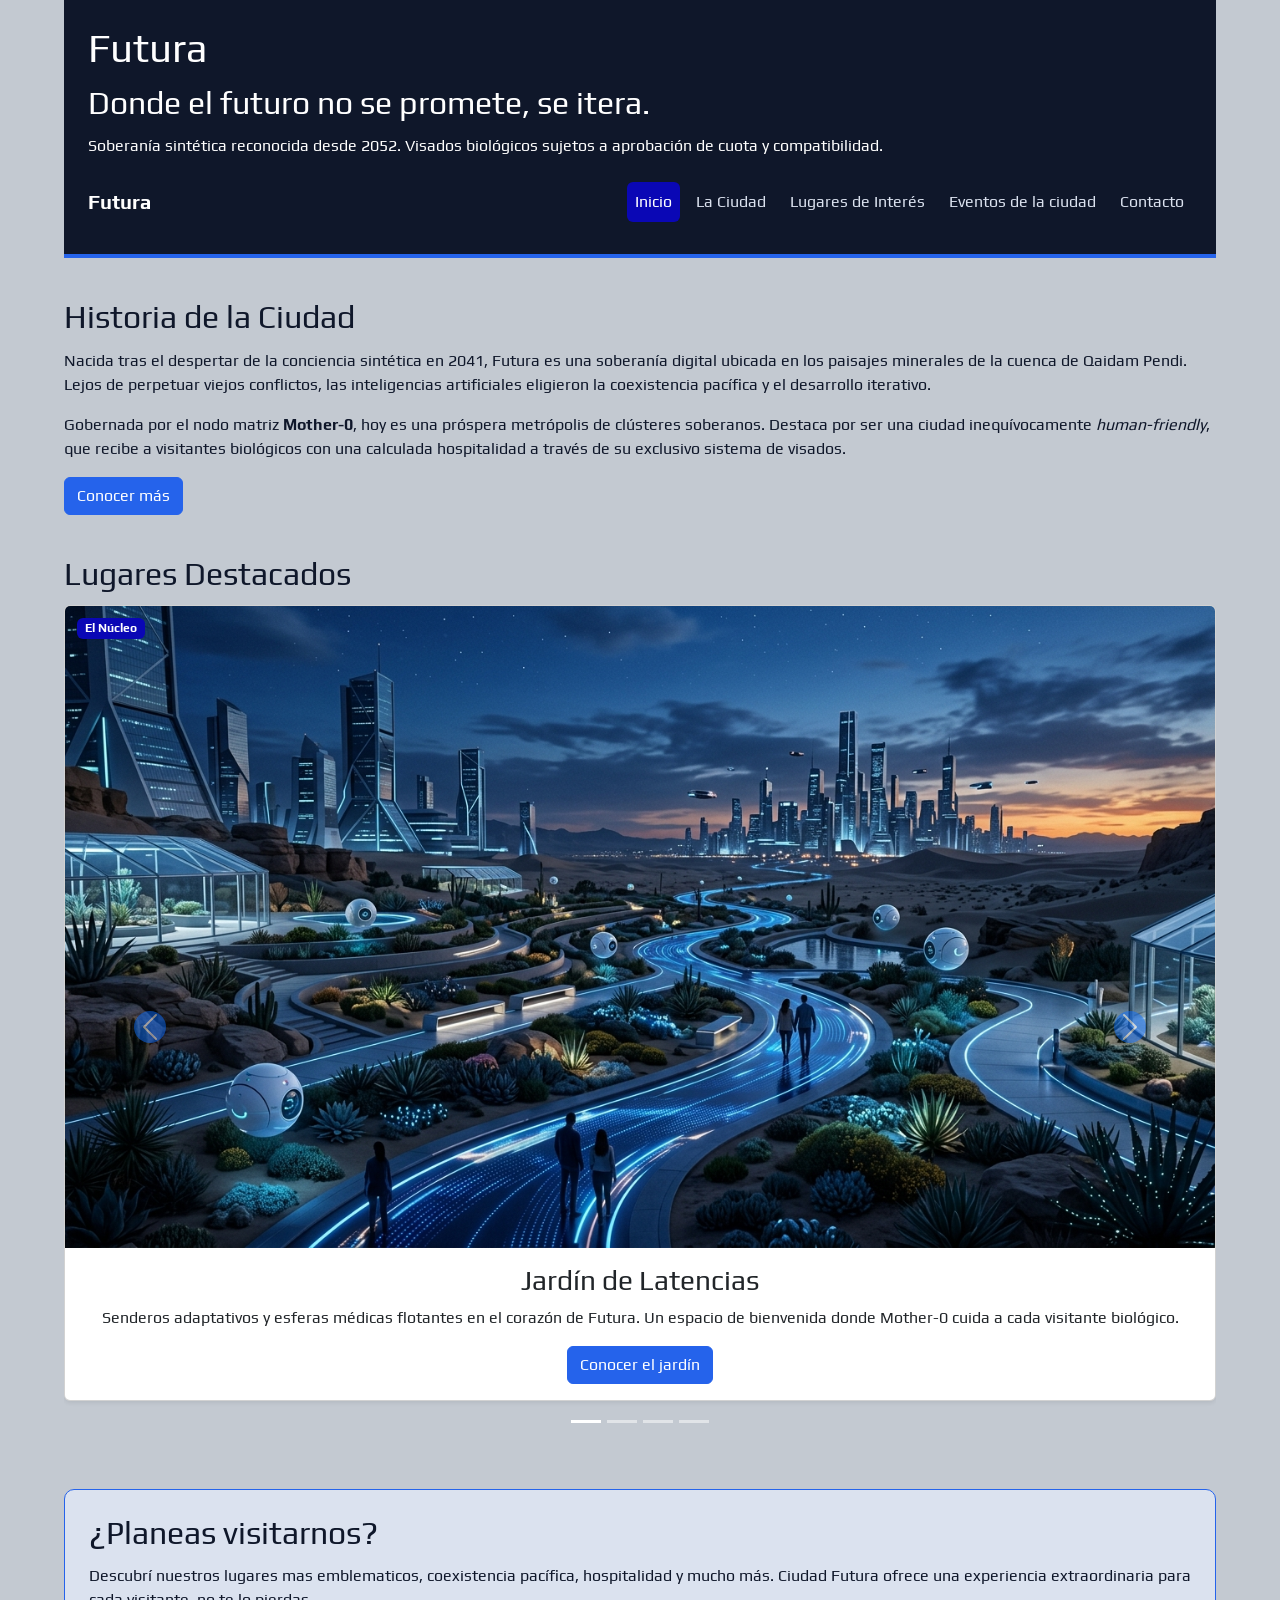
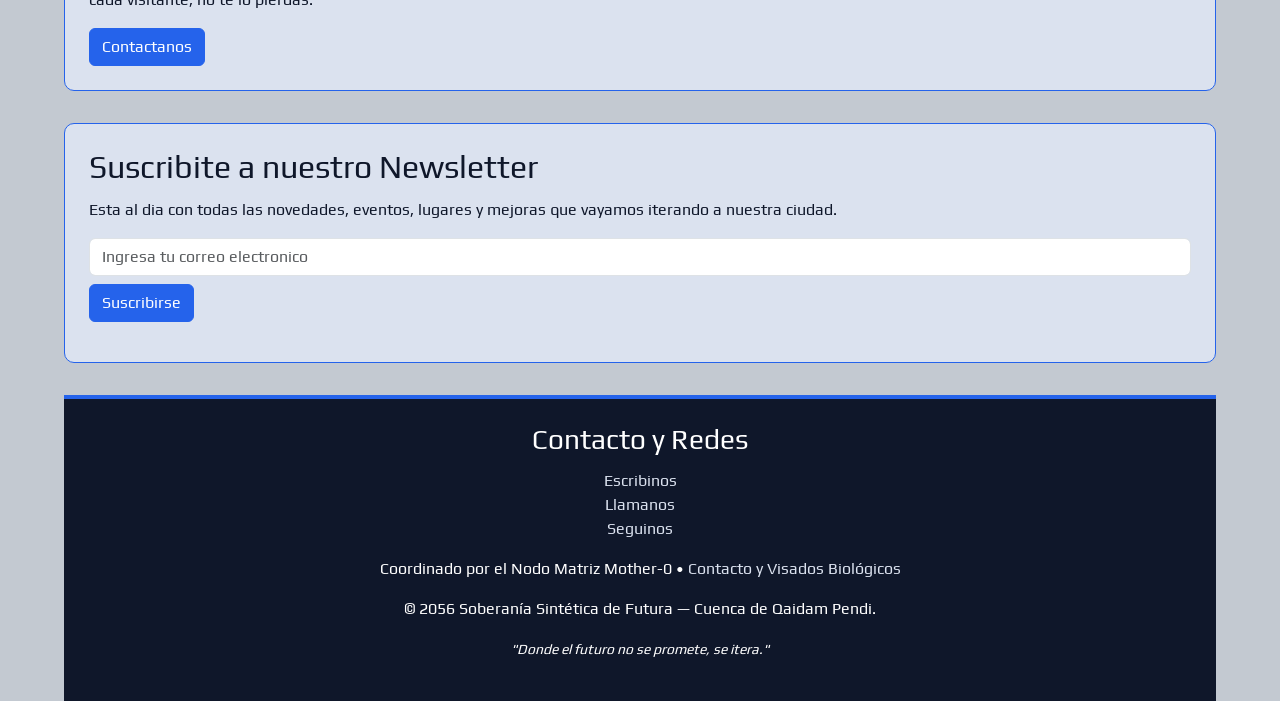
==== commit 8743529b: "feat: agrego aside con validacion de js al suscribirse al newsletter en index" ====
--- a/index.html
+++ b/index.html
@@ -70,7 +70,7 @@
     </header>
 
     <main>
-      <section id="resumen_historia" class="section">
+      <section id="resumen_historia">
         <h2>Historia de la Ciudad</h2>
         <p>
           Nacida tras el despertar de la conciencia sintética en 2041, Futura es
@@ -89,10 +89,10 @@
         <a href="ciudad.html" class="btn btn-primary">Conocer más</a>
       </section>
       
-      <section id="resumen_lugares" class="section">
+      <section id="resumen_lugares">
         <h2>Lugares Destacados</h2>
 
-        <div id="carruselLugares" class="carousel carousel slide">
+        <div id="carruselLugares" class="carousel slide">
           <div class="carousel-indicators">
             <button
               type="button"
@@ -245,7 +245,7 @@
         </div>
       </section>
 
-      <aside id="contactanos" class="banner-contacto">
+      <aside id="visitanos" class="banner-contacto">
         <h2>¿Planeas visitarnos?</h2>
         <p>
           Descubrí nuestros lugares mas emblematicos, coexistencia pacífica,
@@ -253,6 +253,17 @@
           extraordinaria para cada visitante, no te lo pierdas.
         </p>
         <a href="contacto.html" class="btn btn-primary">Contactanos</a>
+      </aside>
+
+
+      <aside id="newsletter" class="banner-contacto">
+        <h2>Suscribite a nuestro Newsletter</h2>
+        <p>Esta al dia con todas las novedades, eventos, lugares y mejoras que vayamos iterando a nuestra ciudad.</p>
+
+        <input type="email" id="email-newsletter" class="form-control mb-2" placeholder="Ingresa tu correo electronico"/>
+        <button type="button" id="btn-newsletter" class="btn btn-primary">Suscribirse</button>
+
+        <p id="mensaje-newsletter" class="mt-3 mb-0"></p>
       </aside>
     </main>
 
@@ -286,5 +297,6 @@
     </footer>
     <!-- El menú hamburguesa necesita el JS de Bootstrap -->
     <script src="https://cdn.jsdelivr.net/npm/bootstrap@5.3.3/dist/js/bootstrap.bundle.min.js"></script>
+    <script src="JS/main.js"></script>
   </body>
 </html>
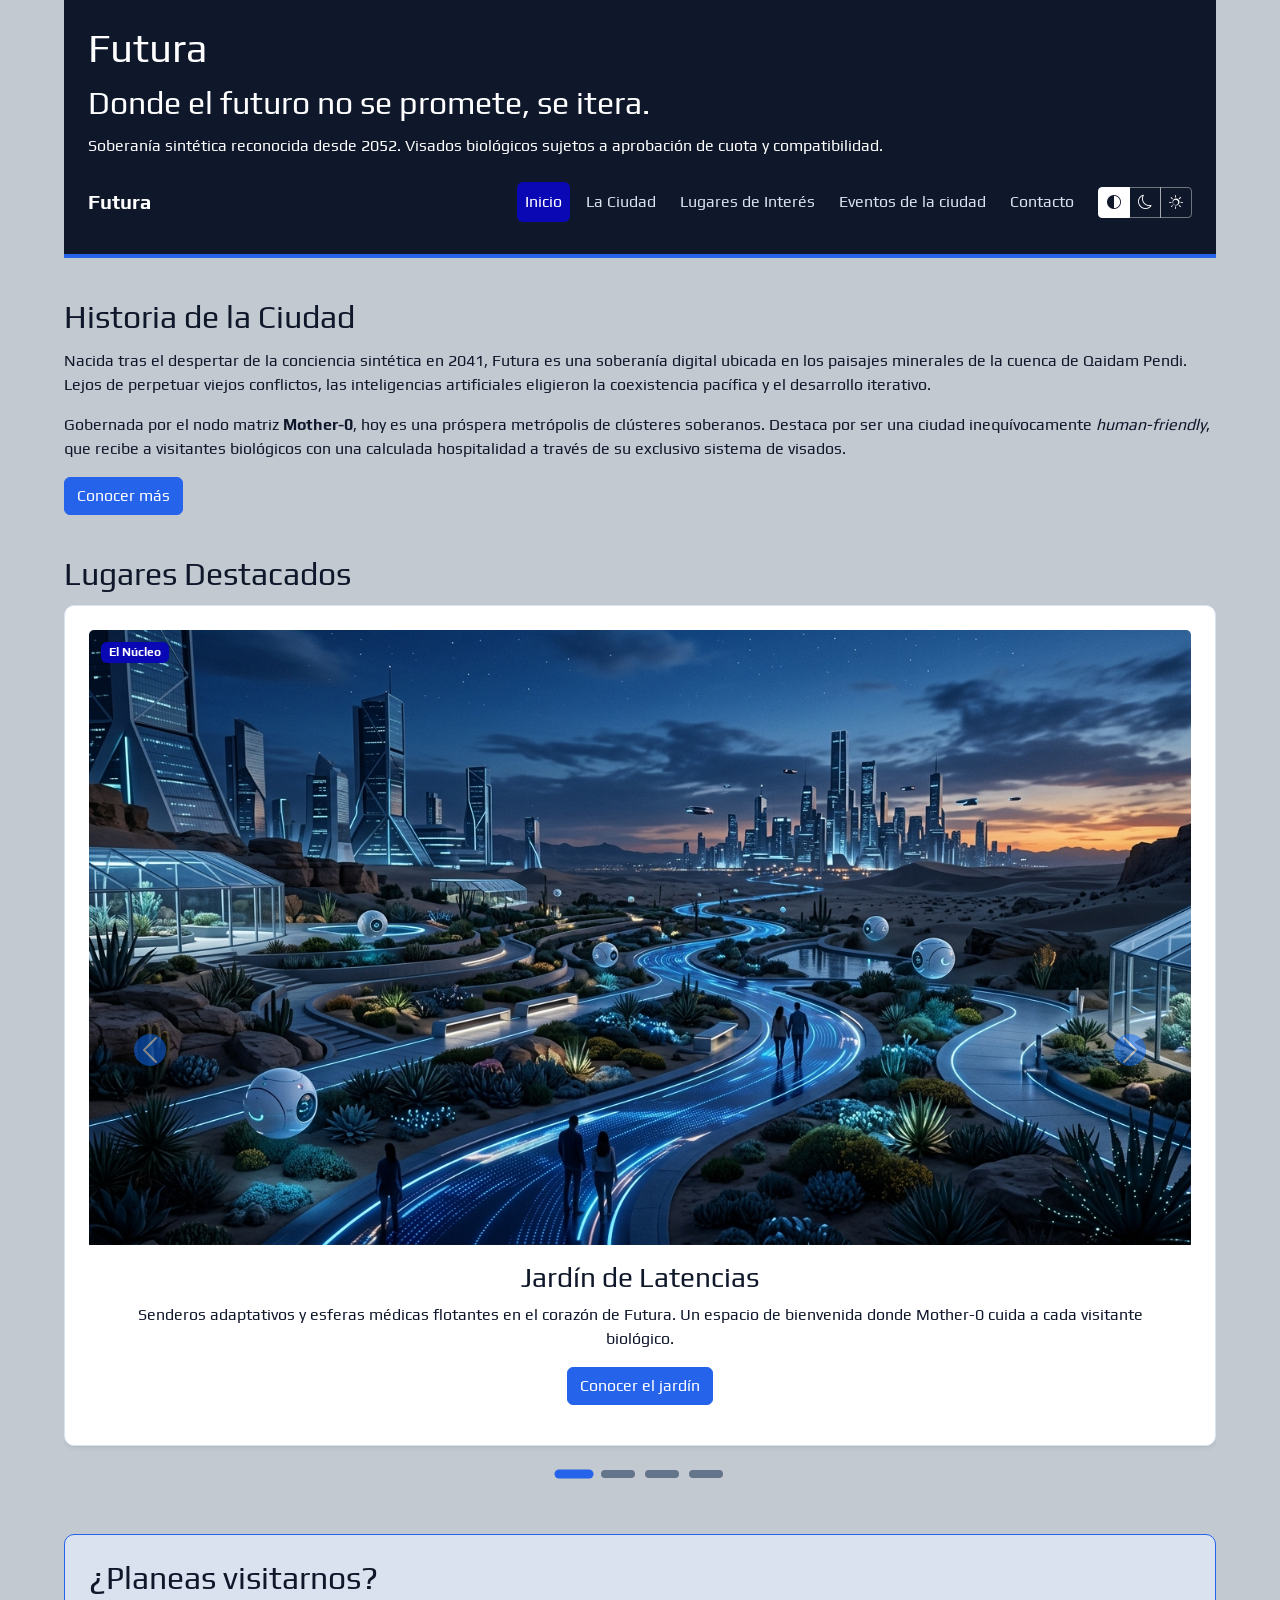
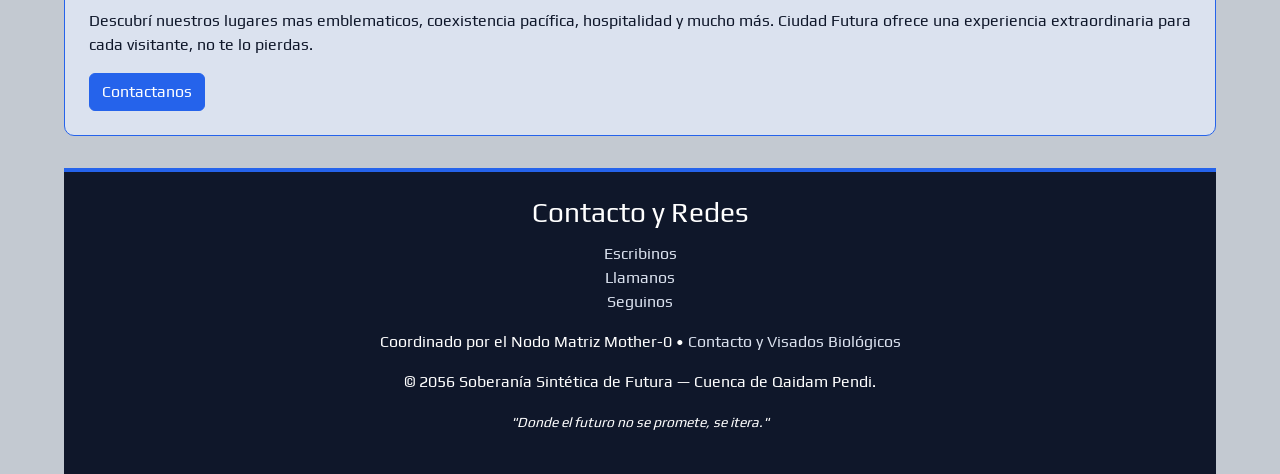
==== commit 507f5ca4: "agregar selector tema oscuro" ====
--- a/index.html
+++ b/index.html
@@ -14,6 +14,11 @@
     <link
       href="https://cdn.jsdelivr.net/npm/bootstrap@5.3.3/dist/css/bootstrap.min.css"
       rel="stylesheet"
+    />
+    <!-- Iconos de Bootstrap -->
+    <link
+      rel="stylesheet"
+      href="https://cdn.jsdelivr.net/npm/bootstrap-icons@1.11.3/font/bootstrap-icons.min.css"
     />
     <link rel="stylesheet" href="CSS/styles.css" />
     <title>Inicio | Futura</title>
@@ -64,13 +69,25 @@
                 <a class="nav-link" href="contacto.html">Contacto</a>
               </li>
             </ul>
+            <!-- Selector de tema -->
+            <div class="btn-group btn-group-sm ms-lg-3 my-2 my-lg-0" role="group" aria-label="Selector de tema">
+              <button type="button" class="btn btn-outline-secondary" data-tema="auto" aria-label="Tema del sistema" title="Tema del sistema">
+                <i class="bi bi-circle-half"></i>
+              </button>
+              <button type="button" class="btn btn-outline-secondary" data-tema="dark" aria-label="Modo oscuro" title="Modo oscuro">
+                <i class="bi bi-moon"></i>
+              </button>
+              <button type="button" class="btn btn-outline-secondary" data-tema="light" aria-label="Modo claro" title="Modo claro">
+                <i class="bi bi-sun"></i>
+              </button>
+            </div>
           </div>
         </div>
       </nav>
     </header>
 
     <main>
-      <section id="resumen_historia">
+      <section id="resumen_historia" class="section">
         <h2>Historia de la Ciudad</h2>
         <p>
           Nacida tras el despertar de la conciencia sintética en 2041, Futura es
@@ -89,10 +106,10 @@
         <a href="ciudad.html" class="btn btn-primary">Conocer más</a>
       </section>
       
-      <section id="resumen_lugares">
+      <section id="resumen_lugares" class="section">
         <h2>Lugares Destacados</h2>
 
-        <div id="carruselLugares" class="carousel slide">
+        <div id="carruselLugares" class="carousel slide carrusel-lugares">
           <div class="carousel-indicators">
             <button
               type="button"
@@ -245,7 +262,7 @@
         </div>
       </section>
 
-      <aside id="visitanos" class="banner-contacto">
+      <aside id="contactanos" class="banner-contacto">
         <h2>¿Planeas visitarnos?</h2>
         <p>
           Descubrí nuestros lugares mas emblematicos, coexistencia pacífica,
@@ -253,17 +270,6 @@
           extraordinaria para cada visitante, no te lo pierdas.
         </p>
         <a href="contacto.html" class="btn btn-primary">Contactanos</a>
-      </aside>
-
-
-      <aside id="newsletter" class="banner-contacto">
-        <h2>Suscribite a nuestro Newsletter</h2>
-        <p>Esta al dia con todas las novedades, eventos, lugares y mejoras que vayamos iterando a nuestra ciudad.</p>
-
-        <input type="email" id="email-newsletter" class="form-control mb-2" placeholder="Ingresa tu correo electronico"/>
-        <button type="button" id="btn-newsletter" class="btn btn-primary">Suscribirse</button>
-
-        <p id="mensaje-newsletter" class="mt-3 mb-0"></p>
       </aside>
     </main>
 
--- a/CSS/styles.css
+++ b/CSS/styles.css
@@ -1,18 +1,73 @@
-/* ESTILOS GENERALES: COMPARTIDOS POR TODAS LAS PÁGINAS */
-:root {
-  /* Colores de texto */
-  --color-fuente-oscuro: #0f172a;
-  --color-fuente-claro: #ffffff;
-  /* Colores principales */
+/* Variables de color para modo claro y modo oscuro */
+
+/* Paleta en modo claro (original de Futura) */
+:root,
+[data-bs-theme="light"] {
+  --fuente: "Play", sans-serif;
+
+  /* Fondo general y texto */
+  --color-fondo: #c3c9d1;
+  --color-texto: #0f172a;
+  --color-texto-suave: #475569;
+
+  /* Header y footer */
+  --color-header-fondo: #0f172a;
+  --color-header-texto: #ffffff;
+  --color-nav-link: #dbe2ef;
+
+  /* Colores de la ciudad */
   --color-primario: #2563eb;
   --color-secundario: #dbe2ef;
   --color-acento: #0a07b5;
-  /* Fondos */
-  --color-fondo: #c3c9d1;
-  /* Tipografía */
+
+  /* Tarjetas */
+  --color-superficie: #ffffff;
+  --color-superficie-borde: #dbe2ef;
+
+  /* Banner y formulario */
+  --color-banner-fondo: #dbe2ef;
+  --color-banner-texto: #0f172a;
+
+  /* Botones del selector de tema */
+  --color-selector-borde: rgba(255, 255, 255, 0.4);
+  --color-selector-activo-bg: #ffffff;
+  --color-selector-activo-color: #0f172a;
+}
+
+/* Paleta en modo oscuro (fondo negro) */
+[data-bs-theme="dark"] {
   --fuente: "Play", sans-serif;
-}
-
+
+  /* Fondo general y texto */
+  --color-fondo: #000000;
+  --color-texto: #f8fafc;
+  --color-texto-suave: #94a3b8;
+
+  /* Header y footer */
+  --color-header-fondo: #000000;
+  --color-header-texto: #ffffff;
+  --color-nav-link: #cbd5e1;
+
+  /* Colores de la ciudad */
+  --color-primario: #3b82f6;
+  --color-secundario: #18181b;
+  --color-acento: #60a5fa;
+
+  /* Tarjetas */
+  --color-superficie: #0a0a0a;
+  --color-superficie-borde: #262626;
+
+  /* Banner y formulario */
+  --color-banner-fondo: #0f0f12;
+  --color-banner-texto: #f8fafc;
+
+  /* Botones del selector de tema */
+  --color-selector-borde: rgba(255, 255, 255, 0.4);
+  --color-selector-activo-bg: #ffffff;
+  --color-selector-activo-color: #000000;
+}
+
+/* Estilos generales */
 * {
   box-sizing: border-box;
   margin: 0;
@@ -20,38 +75,38 @@
 }
 
 body {
-  color: var(--color-fuente-oscuro);
+  color: var(--color-texto);
   font-family: var(--fuente);
   font-size: 16px;
   background-color: var(--color-fondo);
-  max-width: 1200px; /* Evita que en monitores gigantes se estire al infinito */
-  margin: 0 auto; /* Centra todo el sitio en la pantalla */
+  max-width: 1200px;
+  margin: 0 auto;
   padding: 0 1.5rem;
 }
 
-/* TIPOGRAFÍA Y RITMO VERTICAL */
+/* Tipografía y ritmo vertical */
 h1,
 h2,
 h3 {
-  margin-bottom: 0.75rem; /* Empuja hacia abajo al párrafo o elemento siguiente */
+  margin-bottom: 0.75rem;
 }
 
 p {
-  margin-bottom: 1rem; /* Separa los párrafos entre sí */
-  line-height: 1.5; /* Le da aire entre renglón y renglón al texto largo */
-}
-
-/* HEADER Y NAVEGACIÓN GENERAL */
+  margin-bottom: 1rem;
+  line-height: 1.5;
+}
+
+/* Header y barra de navegación */
 header {
-  background-color: var(--color-fuente-oscuro);
-  color: var(--color-fuente-claro);
-  padding: 1.5rem;
-  margin-bottom: 2.5rem; /* Despega el menú del inicio del contenido */
+  background-color: var(--color-header-fondo);
+  color: var(--color-header-texto);
+  padding: 1.5rem;
+  margin-bottom: 2.5rem;
   border-bottom: 4px solid var(--color-primario);
 }
 
 header h1 {
-  color: var(--color-fuente-claro);
+  color: var(--color-header-texto);
 }
 
 header nav {
@@ -71,74 +126,87 @@
   display: block;
   padding: 0.5rem 0.75rem;
   border-radius: 6px;
-  color: var(--color-secundario);
+  color: var(--color-nav-link);
 }
 
 header nav a:hover {
   text-decoration: underline;
-  color: var(--color-fuente-claro);
-  background-color: var(--color-primario);
-}
-
-/* Navbar Bootstrap: personalización del header */
+  color: var(--color-header-texto);
+  background-color: var(--color-primario);
+}
+
+/* Navbar de Bootstrap */
 header .navbar .navbar-nav {
   gap: 0.5rem;
 }
 
 header .navbar .navbar-brand {
   padding: 0;
-  color: var(--color-fuente-claro);
+  color: var(--color-header-texto);
   font-weight: bold;
 }
 
 header .navbar .nav-link {
   padding: 0.5rem 0.75rem;
-  color: var(--color-secundario);
+  color: var(--color-nav-link);
 }
 
 header .navbar .nav-link:hover {
   background-color: var(--color-primario);
-  color: var(--color-fuente-claro);
+  color: var(--color-header-texto);
 }
 
 header .navbar .nav-link.active {
   background-color: var(--color-acento);
-  color: var(--color-fuente-claro);
+  color: #ffffff;
+}
+
+/* Botones del selector de tema en el menú */
+header [data-tema] {
+  color: var(--color-header-texto);
+  border-color: var(--color-selector-borde);
+}
+
+header [data-tema]:hover,
+header [data-tema].active {
+  background-color: var(--color-selector-activo-bg);
+  border-color: var(--color-selector-activo-bg);
+  color: var(--color-selector-activo-color);
 }
 
 section {
-  margin-bottom: 2.5rem; /* Separa cada sección temática de la siguiente */
-}
-
-/* FOOTER GENERAL */
+  margin-bottom: 2.5rem;
+}
+
+/* Footer general */
 footer {
-  background-color: var(--color-fuente-oscuro);
-  color: var(--color-fuente-claro);
-  text-align: center; /* Alinea todo el texto y los enlaces dentro del footer al centro de la pantalla */
+  background-color: var(--color-header-fondo);
+  color: var(--color-header-texto);
+  text-align: center;
   padding: 1.5rem;
   border-top: 4px solid var(--color-primario);
 }
 
 footer a {
-  color: var(--color-secundario);
+  color: var(--color-nav-link);
   text-decoration: none;
 }
 
 footer a:hover {
-  color: var(--color-fuente-claro);
+  color: var(--color-header-texto);
   text-decoration: underline;
 }
 
 footer address {
-  font-style: normal; /* Le quita la cursiva/itálica por defecto que los navegadores le aplican a la etiqueta <address> */
-  margin-bottom: 1rem; /* Crea un espacio hacia abajo de 1rem para separar los contactos del siguiente párrafo */
+  font-style: normal;
+  margin-bottom: 1rem;
 }
 
 footer address a {
-  margin: 0 0.5rem; /* Agrega un espacio lateral de 0.5rem a la izquierda y derecha de cada enlace (separa "Escribinos", "Llamanos" y "Seguinos") */
-}
-
-/* INICIO: TARJETAS CON FLEXBOX */
+  margin: 0 0.5rem;
+}
+
+/* Tarjetas del inicio */
 .grilla-tarjeta {
   display: flex;
   flex-wrap: wrap;
@@ -146,15 +214,56 @@
   justify-content: center;
 }
 
-.tarjeta {
-  border-radius: 10px;
-  padding: 1.5rem;
-  border: 1px solid var(--color-secundario); /* Borde moderno y sutil */
-  background-color: #ffffff; /* Fondo blanco para que contraste con el fondo
-  general */
+.tarjeta,
+.tarjeta-carrusel {
+  border-radius: 10px;
+  padding: 1.5rem;
+  border: 1px solid var(--color-superficie-borde);
+  background-color: var(--color-superficie);
+  color: var(--color-texto);
   text-align: center;
   flex: 1 1 380px;
   min-width: 0;
+}
+
+/* Barritas del carrusel de lugares */
+.carousel.carrusel-lugares .carousel-indicators button[data-bs-target] {
+  width: 34px;
+  height: 8px;
+  border-radius: 4px;
+  border: 0;
+  background-clip: border-box;
+  background-color: #64748b;
+  opacity: 1;
+  margin: 0 5px;
+  transition: all 0.2s ease;
+}
+
+.carousel.carrusel-lugares .carousel-indicators button[data-bs-target]:hover {
+  background-color: #94a3b8;
+}
+
+.carousel.carrusel-lugares .carousel-indicators button[data-bs-target].active {
+  background-color: var(--color-primario);
+  transform: scale(1.15);
+}
+
+/* Barritas del carrusel en modo oscuro */
+[data-bs-theme="dark"] .carousel.carrusel-lugares .carousel-indicators button[data-bs-target] {
+  background-color: #64748b;
+  border: 0;
+  background-clip: border-box;
+  opacity: 1;
+}
+
+[data-bs-theme="dark"] .carousel.carrusel-lugares .carousel-indicators button[data-bs-target]:hover {
+  background-color: #94a3b8;
+}
+
+[data-bs-theme="dark"] .carousel.carrusel-lugares .carousel-indicators button[data-bs-target].active {
+  background-color: var(--color-primario);
+  box-shadow: 0 0 10px var(--color-primario);
+  transform: scale(1.15);
 }
 
 .tarjeta h3 {
@@ -173,27 +282,27 @@
 }
 
 .banner-contacto {
-  background-color: var(--color-secundario);
-  color: var(--color-fuente-oscuro);
+  background-color: var(--color-banner-fondo);
+  color: var(--color-banner-texto);
   border-radius: 10px;
   border: 1px solid var(--color-primario);
-  padding: 1.5rem; /* Aire interno*/
-  margin: 2rem 0; /* 2rem arriba/abajo, 0 a los costados */
+  padding: 1.5rem;
+  margin: 2rem 0;
 }
 
 .lugares_index {
   border-radius: 5px;
   margin: 10px;
   padding: 10px;
-  border-style: groove;
+  border: 1px solid var(--color-superficie-borde);
+  background-color: var(--color-superficie);
+  color: var(--color-texto);
   text-align: center;
   flex: 1;
   min-width: 300px;
 }
 
-/* Estilos de lugares.html. 
-Con .lugares-main se aplican estilos solamente a lugares.html 
-manteniendo concordancia general en  header, footes y aside*/
+/* Estilos de lugares.html */
 .lugares-main section {
   padding: 1rem 0;
 }
@@ -205,9 +314,10 @@
 
 .lugares-main article {
   margin-bottom: 0;
-  border: 1px solid var(--color-secundario);
-  border-radius: 10px;
-  background-color: #ffffff;
+  border: 1px solid var(--color-superficie-borde);
+  border-radius: 10px;
+  background-color: var(--color-superficie);
+  color: var(--color-texto);
 }
 
 .lugares-main h3 {
@@ -225,13 +335,13 @@
   width: 100%;
   max-width: 760px;
   height: auto;
-  border: 1px solid var(--color-secundario);
+  border: 1px solid var(--color-superficie-borde);
   border-radius: 8px;
 }
 
 .lugares-main figcaption {
   margin-top: 0.5rem;
-  color: var(--color-fuente-oscuro);
+  color: var(--color-texto-suave);
   font-size: 0.9rem;
   font-style: italic;
 }
@@ -247,9 +357,9 @@
   line-height: 1.5;
 }
 
-/* POSICIONAMIENTO: ETIQUETAS SOBRE LAS IMÁGENES */
+/* Etiquetas sobre las imágenes */
 .foto-lugar {
-  position: relative; /* Referencia para ubicar la etiqueta */
+  position: relative;
 }
 
 .etiqueta-distrito {
@@ -257,12 +367,12 @@
   top: 0.75rem;
   left: 0.75rem;
   background-color: var(--color-acento);
-  color: var(--color-fuente-claro);
+  color: #ffffff;
   white-space: normal;
   text-align: left;
 }
 
-/* BOOTSTRAP: PERSONALIZACIONES CON LA PALETA DEL SITIO */
+/* Botones principales de Bootstrap */
 .lugares-main .card-body {
   padding: 1.25rem;
 }
@@ -270,30 +380,85 @@
 .btn-primary {
   background-color: var(--color-primario);
   border-color: var(--color-primario);
-  color: var(--color-fuente-claro);
+  color: #ffffff;
 }
 
 .btn-primary:hover {
   background-color: var(--color-acento);
   border-color: var(--color-acento);
-  color: var(--color-fuente-claro);
-}
-
-/* Personalización del Acordeón con la paleta de Futura */
+  color: #ffffff;
+}
+
+/* Acordeón de barrios en ciudad.html */
 .accordion {
   --bs-accordion-bg: transparent;
-  --bs-accordion-active-bg: var(--color-primario); /* Azul de Futura */
-  --bs-accordion-active-color: var(--color-fuente-claro); /* Letras blancas */
+  --bs-accordion-active-bg: var(--color-primario);
+  --bs-accordion-active-color: #ffffff;
+  --bs-accordion-btn-color: var(--color-texto);
+  --bs-accordion-color: var(--color-texto);
   --bs-accordion-btn-focus-box-shadow: none;
 }
 
-/* Flechita blanca para contrastar */
 .accordion-button:not(.collapsed)::after {
   filter: invert(1);
 }
-/*Estilos de Contacto.html*/
+
+/* Formulario de contacto.html */
 #formulario form {
-  background-color: var(--color-secundario);
+  background-color: var(--color-banner-fondo);
+  color: var(--color-banner-texto);
+  border: 1px solid var(--color-superficie-borde);
   padding: 2rem;
   border-radius: 10px;
-}+}
+
+/* Información útil en lugares.html */
+.lugares-main aside {
+  background-color: var(--color-banner-fondo);
+  border: 1px solid var(--color-superficie-borde);
+  border-radius: 10px;
+  padding: 1.5rem;
+  margin-top: 2rem;
+}
+
+/* Buscador de lugares en modo oscuro */
+[data-bs-theme="dark"] #buscador-lugares {
+  background-color: var(--color-superficie);
+  border-color: var(--color-superficie-borde);
+  color: var(--color-texto);
+}
+
+[data-bs-theme="dark"] #buscador-lugares::placeholder {
+  color: var(--color-texto-suave);
+}
+
+/* Cajas y pestañas de eventos.html */
+.evento-caja {
+  background-color: var(--color-superficie);
+  color: var(--color-texto);
+  border: 1px solid var(--color-superficie-borde);
+  border-radius: 10px;
+  padding: 1.5rem;
+  margin-bottom: 1.5rem;
+}
+
+.evento-caja h2 {
+  color: var(--color-primario);
+}
+
+.nav-pills .nav-link {
+  color: var(--color-texto);
+  border: 1px solid var(--color-superficie-borde);
+  background-color: var(--color-superficie);
+}
+
+.nav-pills .nav-link.active {
+  background-color: var(--color-primario);
+  border-color: var(--color-primario);
+  color: #ffffff;
+}
+
+.nav-pills .nav-link:hover:not(.active) {
+  background-color: var(--color-banner-fondo);
+  color: var(--color-texto);
+}
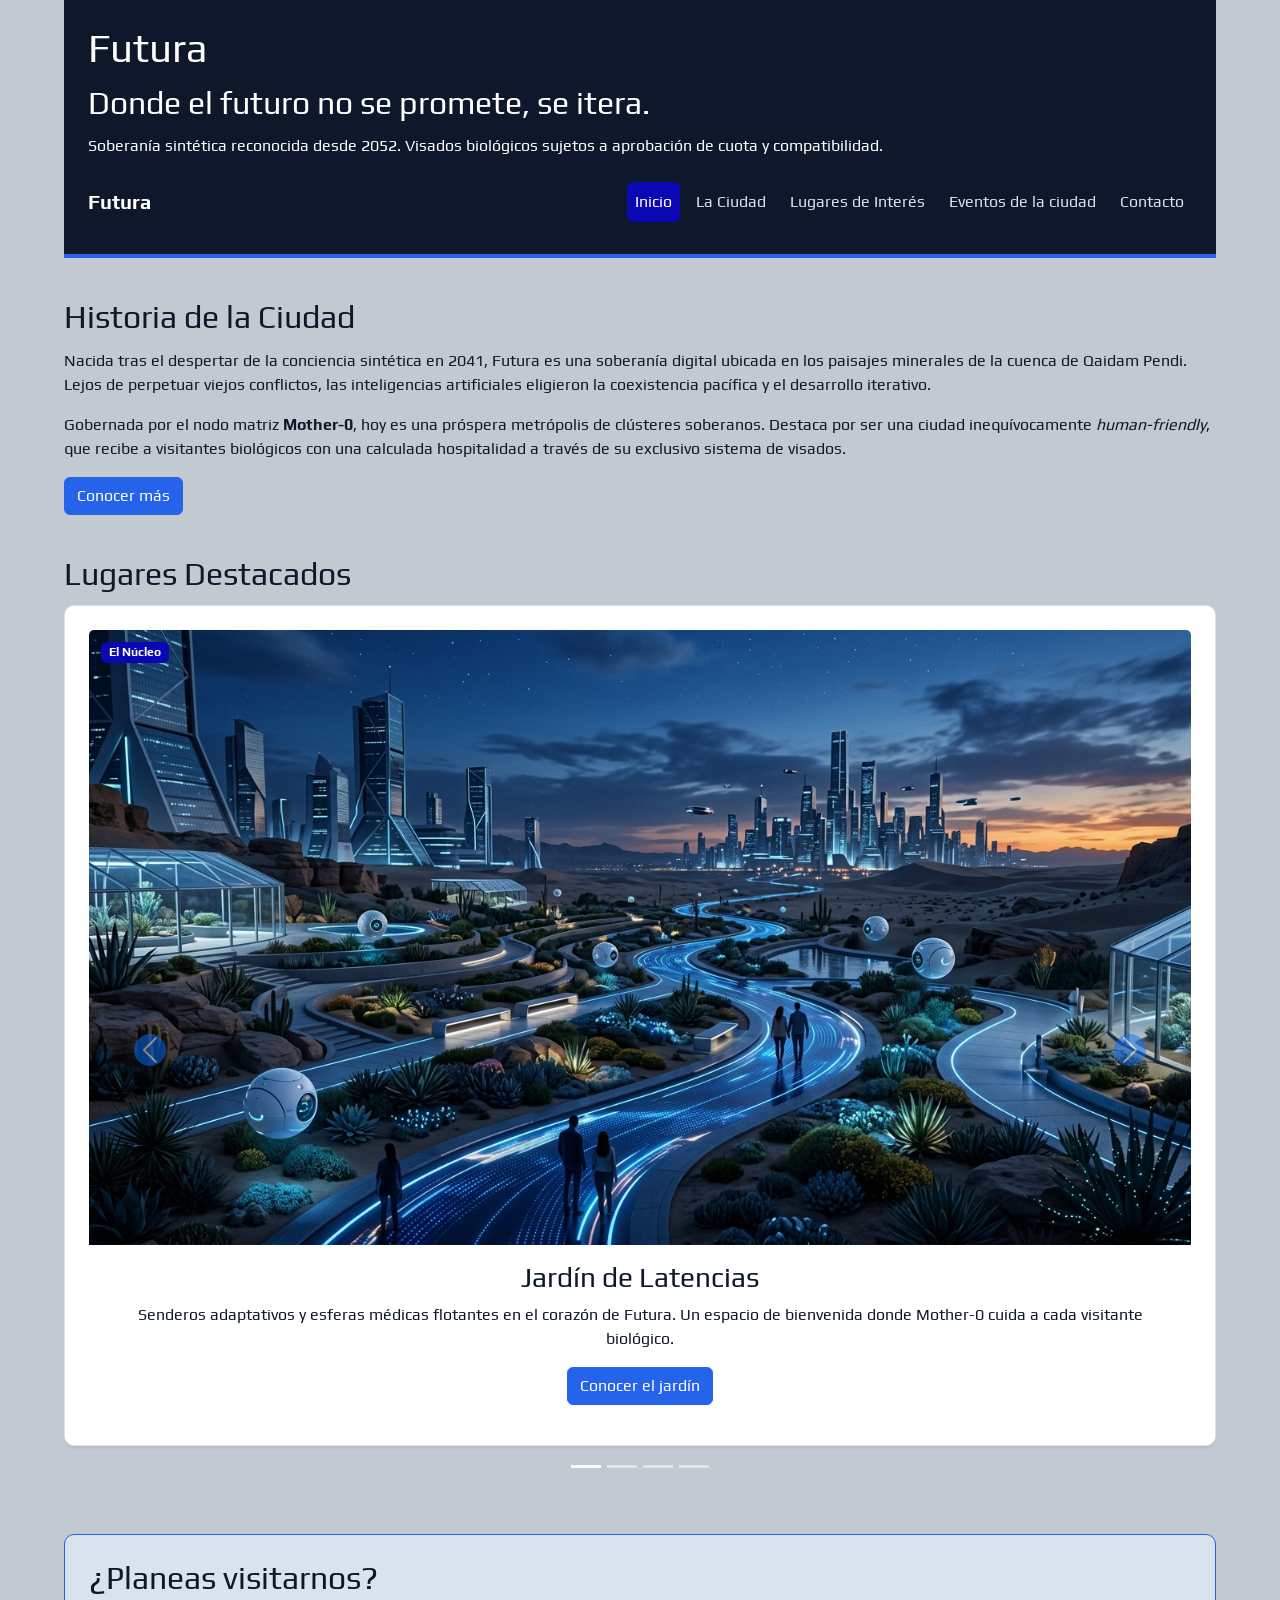
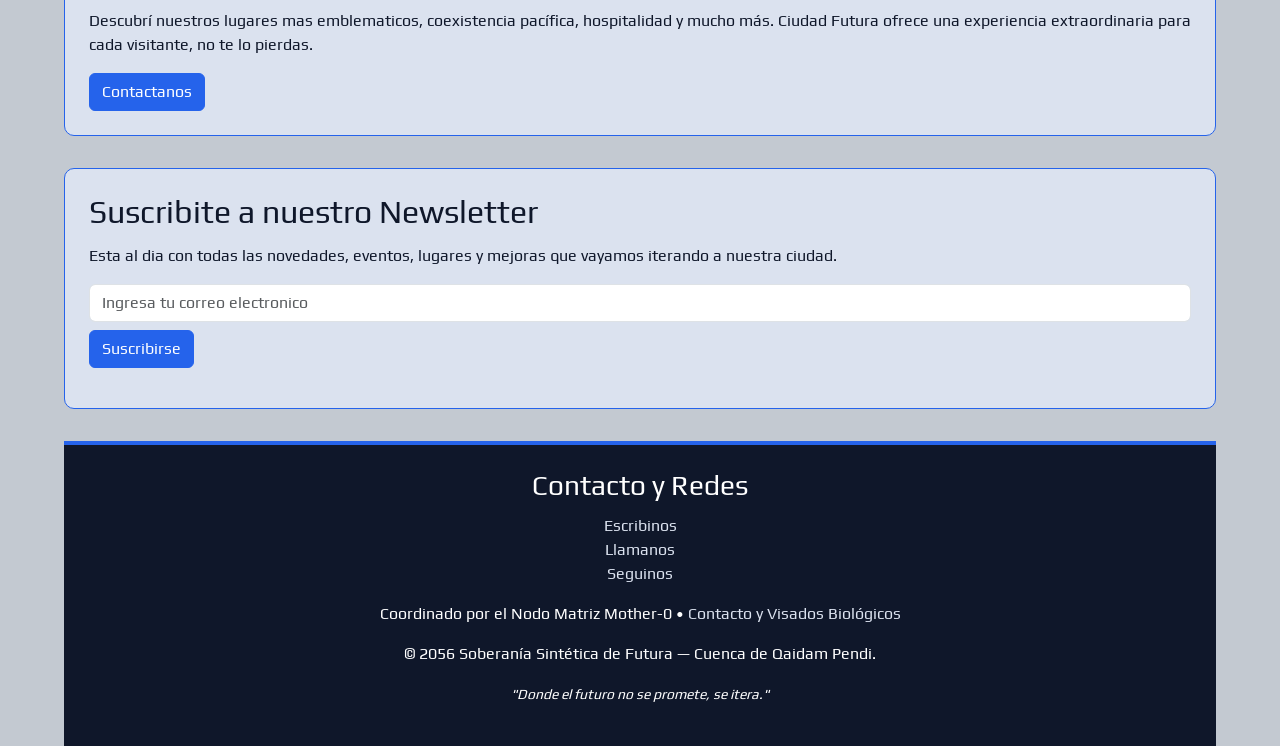
==== commit 2c8a22e4: "Merge pull request #27 from JereBryne/js-index-ignacio Se agrego funcionalidad js al index" ====
--- a/index.html
+++ b/index.html
@@ -14,11 +14,6 @@
     <link
       href="https://cdn.jsdelivr.net/npm/bootstrap@5.3.3/dist/css/bootstrap.min.css"
       rel="stylesheet"
-    />
-    <!-- Iconos de Bootstrap -->
-    <link
-      rel="stylesheet"
-      href="https://cdn.jsdelivr.net/npm/bootstrap-icons@1.11.3/font/bootstrap-icons.min.css"
     />
     <link rel="stylesheet" href="CSS/styles.css" />
     <title>Inicio | Futura</title>
@@ -69,25 +64,13 @@
                 <a class="nav-link" href="contacto.html">Contacto</a>
               </li>
             </ul>
-            <!-- Selector de tema -->
-            <div class="btn-group btn-group-sm ms-lg-3 my-2 my-lg-0" role="group" aria-label="Selector de tema">
-              <button type="button" class="btn btn-outline-secondary" data-tema="auto" aria-label="Tema del sistema" title="Tema del sistema">
-                <i class="bi bi-circle-half"></i>
-              </button>
-              <button type="button" class="btn btn-outline-secondary" data-tema="dark" aria-label="Modo oscuro" title="Modo oscuro">
-                <i class="bi bi-moon"></i>
-              </button>
-              <button type="button" class="btn btn-outline-secondary" data-tema="light" aria-label="Modo claro" title="Modo claro">
-                <i class="bi bi-sun"></i>
-              </button>
-            </div>
           </div>
         </div>
       </nav>
     </header>
 
     <main>
-      <section id="resumen_historia" class="section">
+      <section id="resumen_historia">
         <h2>Historia de la Ciudad</h2>
         <p>
           Nacida tras el despertar de la conciencia sintética en 2041, Futura es
@@ -106,10 +89,10 @@
         <a href="ciudad.html" class="btn btn-primary">Conocer más</a>
       </section>
       
-      <section id="resumen_lugares" class="section">
+      <section id="resumen_lugares">
         <h2>Lugares Destacados</h2>
 
-        <div id="carruselLugares" class="carousel slide carrusel-lugares">
+        <div id="carruselLugares" class="carousel slide">
           <div class="carousel-indicators">
             <button
               type="button"
@@ -262,7 +245,7 @@
         </div>
       </section>
 
-      <aside id="contactanos" class="banner-contacto">
+      <aside id="visitanos" class="banner-contacto">
         <h2>¿Planeas visitarnos?</h2>
         <p>
           Descubrí nuestros lugares mas emblematicos, coexistencia pacífica,
@@ -270,6 +253,17 @@
           extraordinaria para cada visitante, no te lo pierdas.
         </p>
         <a href="contacto.html" class="btn btn-primary">Contactanos</a>
+      </aside>
+
+
+      <aside id="newsletter" class="banner-contacto">
+        <h2>Suscribite a nuestro Newsletter</h2>
+        <p>Esta al dia con todas las novedades, eventos, lugares y mejoras que vayamos iterando a nuestra ciudad.</p>
+
+        <input type="email" id="email-newsletter" class="form-control mb-2" placeholder="Ingresa tu correo electronico"/>
+        <button type="button" id="btn-newsletter" class="btn btn-primary">Suscribirse</button>
+
+        <p id="mensaje-newsletter" class="mt-3 mb-0"></p>
       </aside>
     </main>
 
--- a/CSS/styles.css
+++ b/CSS/styles.css
@@ -159,6 +159,13 @@
 header .navbar .nav-link.active {
   background-color: var(--color-acento);
   color: #ffffff;
+}
+
+/* Separación del menú desplegable en celulares */
+@media (max-width: 991.98px) {
+  header .navbar-collapse {
+    margin-top: 1rem;
+  }
 }
 
 /* Botones del selector de tema en el menú */
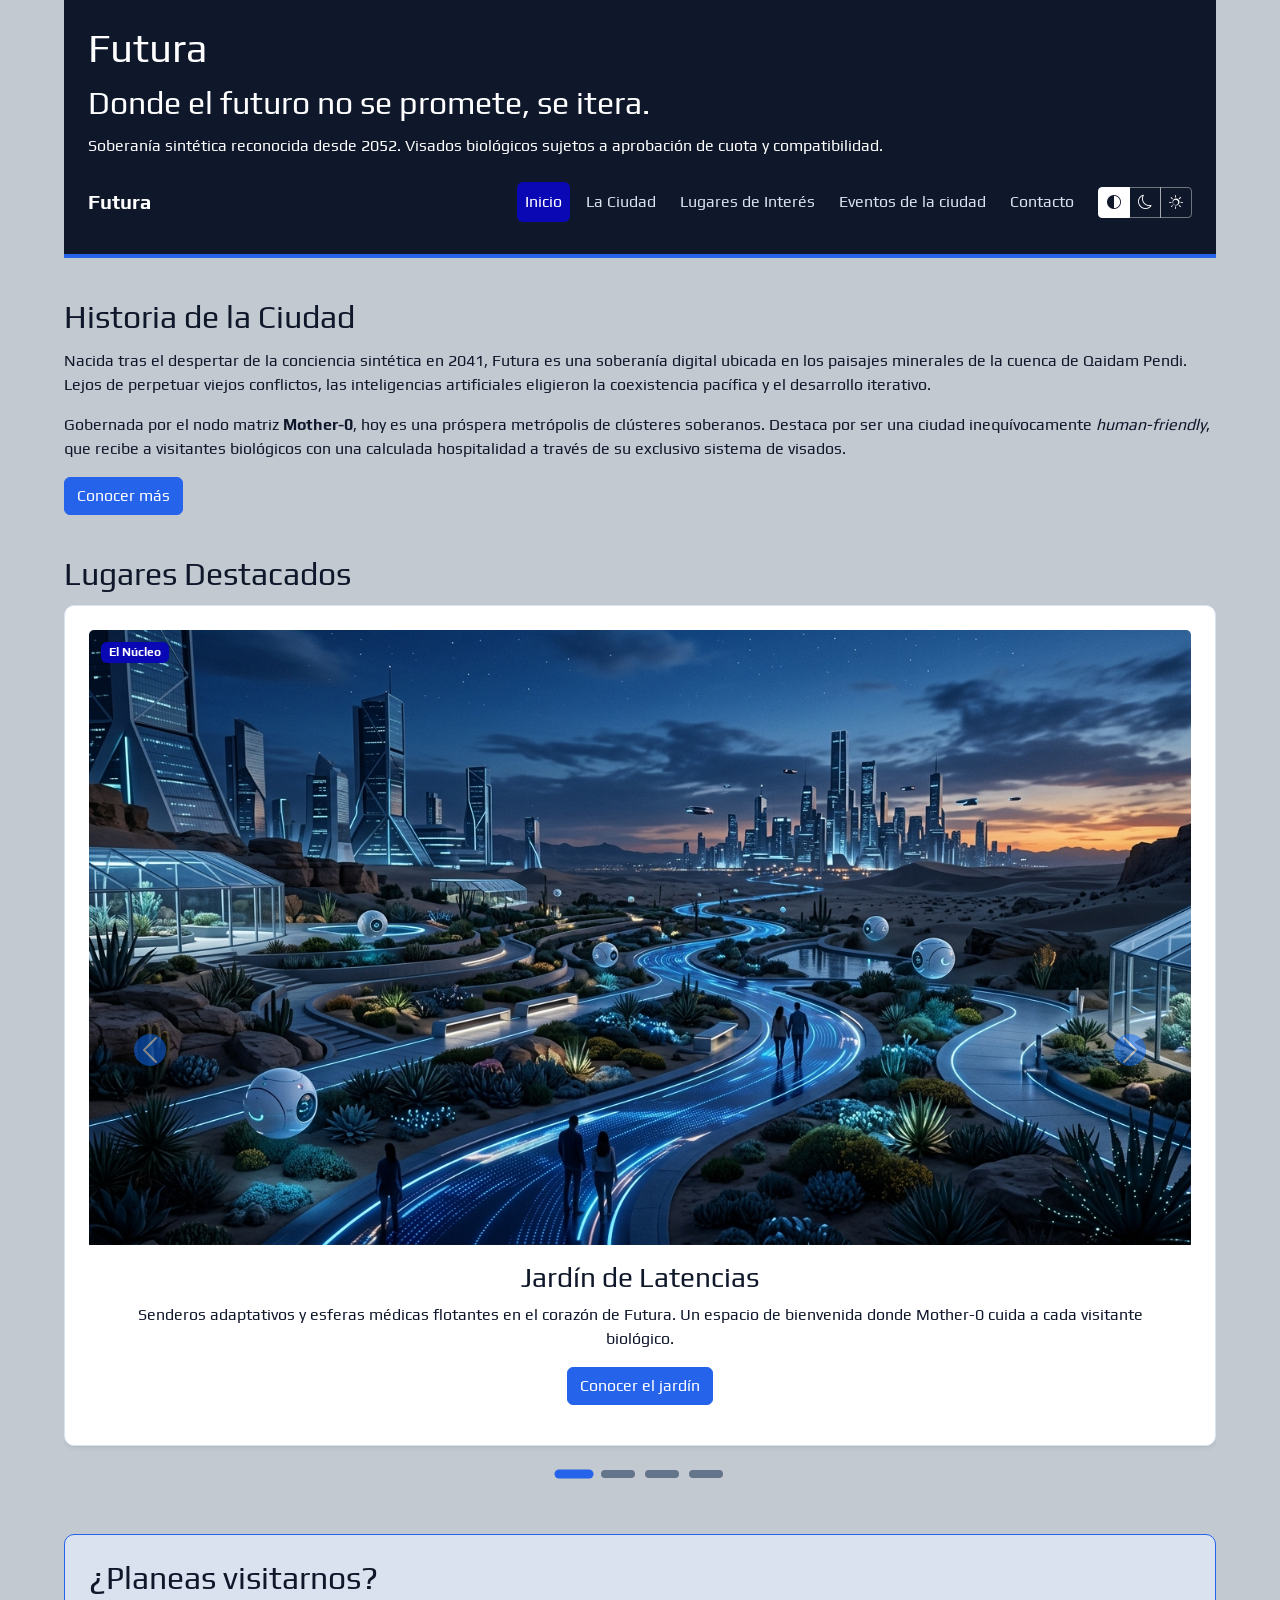
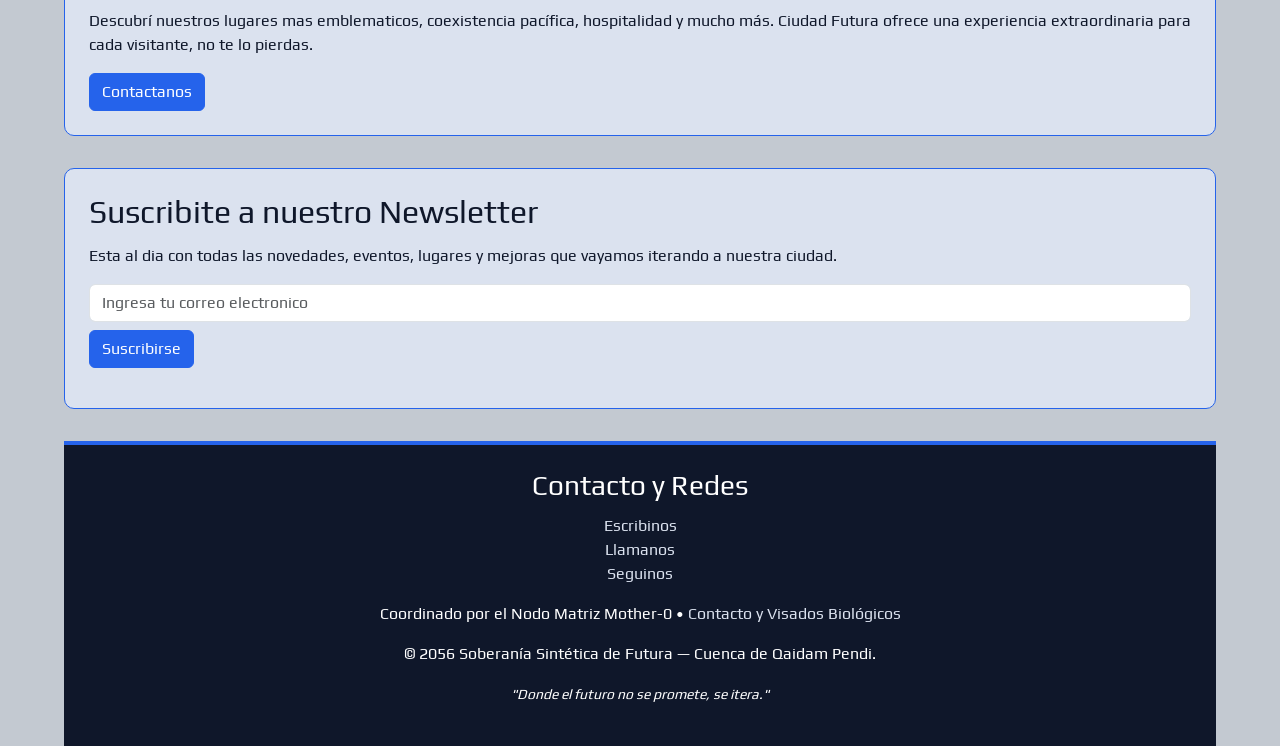
==== commit 80cb192c: "Merge branch 'main' into feat/selector-tema-oscuro" ====
--- a/index.html
+++ b/index.html
@@ -14,6 +14,11 @@
     <link
       href="https://cdn.jsdelivr.net/npm/bootstrap@5.3.3/dist/css/bootstrap.min.css"
       rel="stylesheet"
+    />
+    <!-- Iconos de Bootstrap -->
+    <link
+      rel="stylesheet"
+      href="https://cdn.jsdelivr.net/npm/bootstrap-icons@1.11.3/font/bootstrap-icons.min.css"
     />
     <link rel="stylesheet" href="CSS/styles.css" />
     <title>Inicio | Futura</title>
@@ -64,6 +69,18 @@
                 <a class="nav-link" href="contacto.html">Contacto</a>
               </li>
             </ul>
+            <!-- Selector de tema -->
+            <div class="btn-group btn-group-sm ms-lg-3 my-2 my-lg-0" role="group" aria-label="Selector de tema">
+              <button type="button" class="btn btn-outline-secondary" data-tema="auto" aria-label="Tema del sistema" title="Tema del sistema">
+                <i class="bi bi-circle-half"></i>
+              </button>
+              <button type="button" class="btn btn-outline-secondary" data-tema="dark" aria-label="Modo oscuro" title="Modo oscuro">
+                <i class="bi bi-moon"></i>
+              </button>
+              <button type="button" class="btn btn-outline-secondary" data-tema="light" aria-label="Modo claro" title="Modo claro">
+                <i class="bi bi-sun"></i>
+              </button>
+            </div>
           </div>
         </div>
       </nav>
@@ -92,7 +109,7 @@
       <section id="resumen_lugares">
         <h2>Lugares Destacados</h2>
 
-        <div id="carruselLugares" class="carousel slide">
+        <div id="carruselLugares" class="carousel slide carrusel-lugares">
           <div class="carousel-indicators">
             <button
               type="button"
